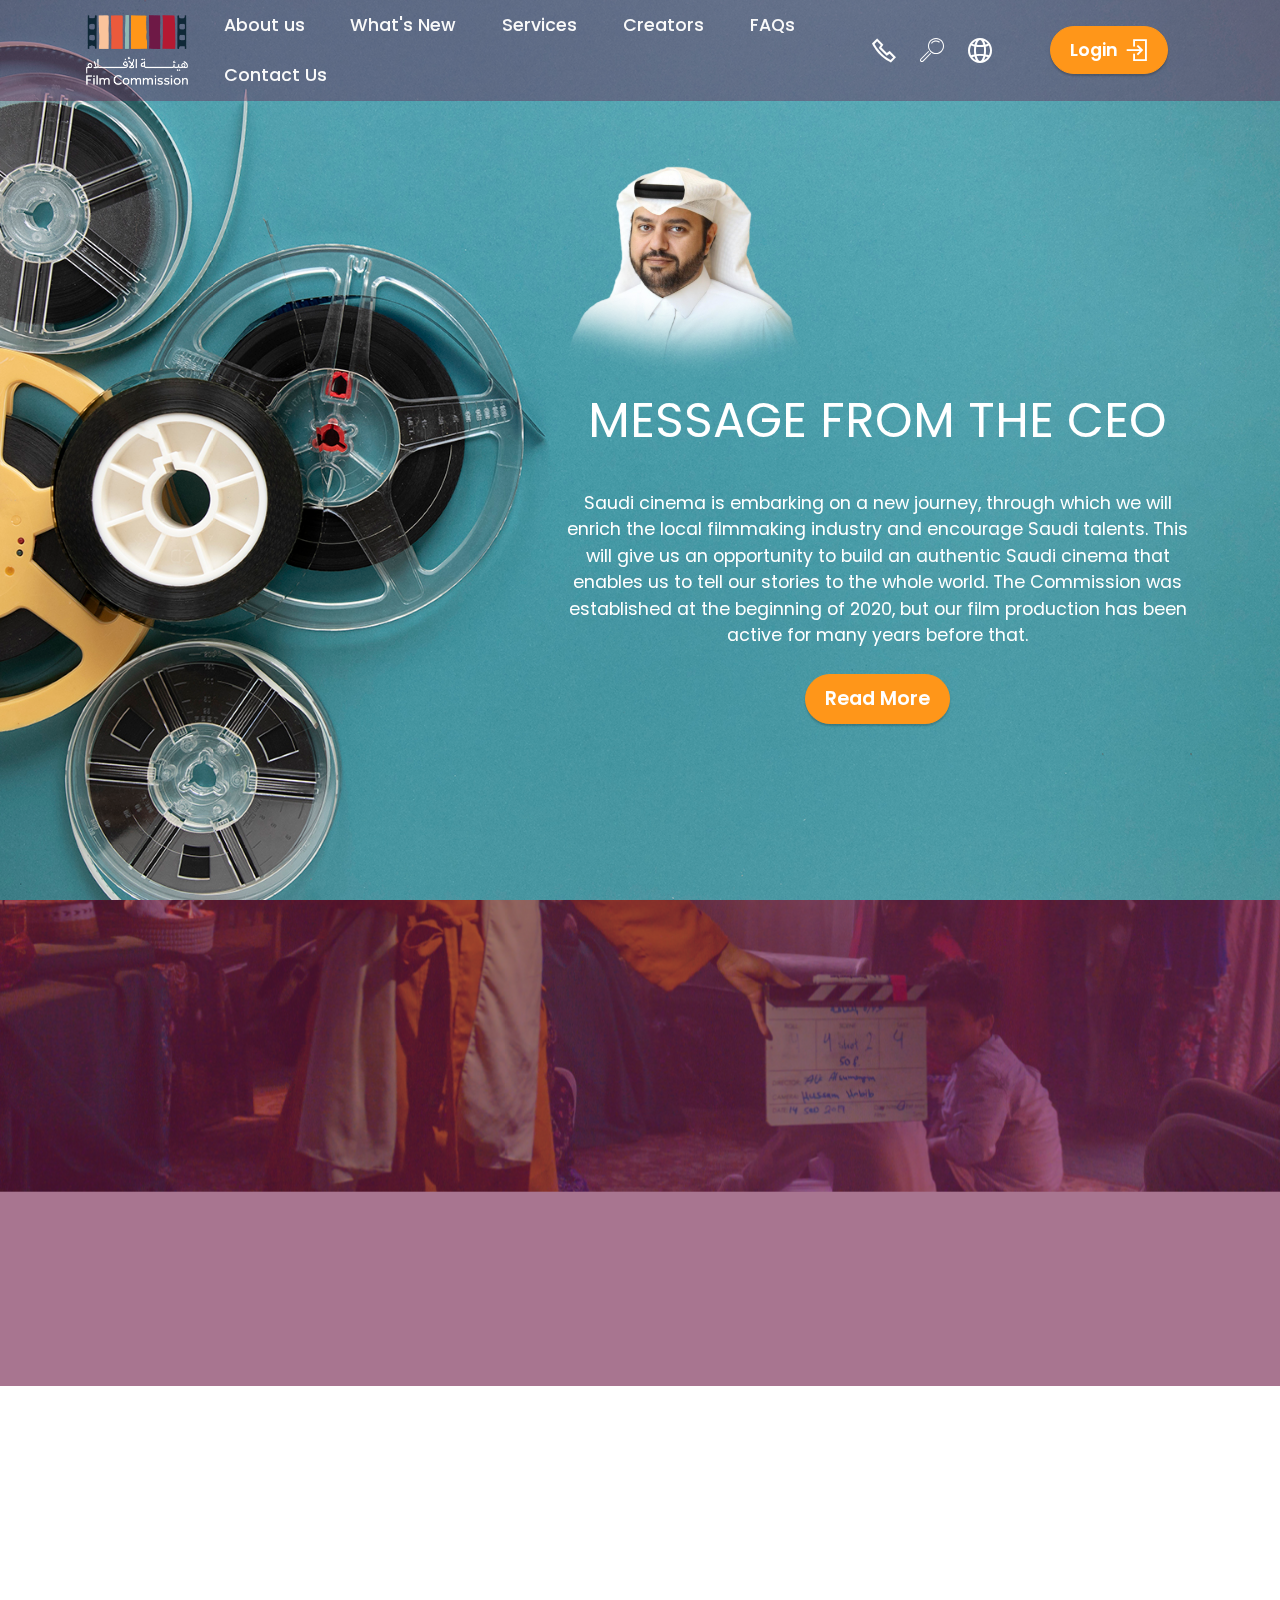
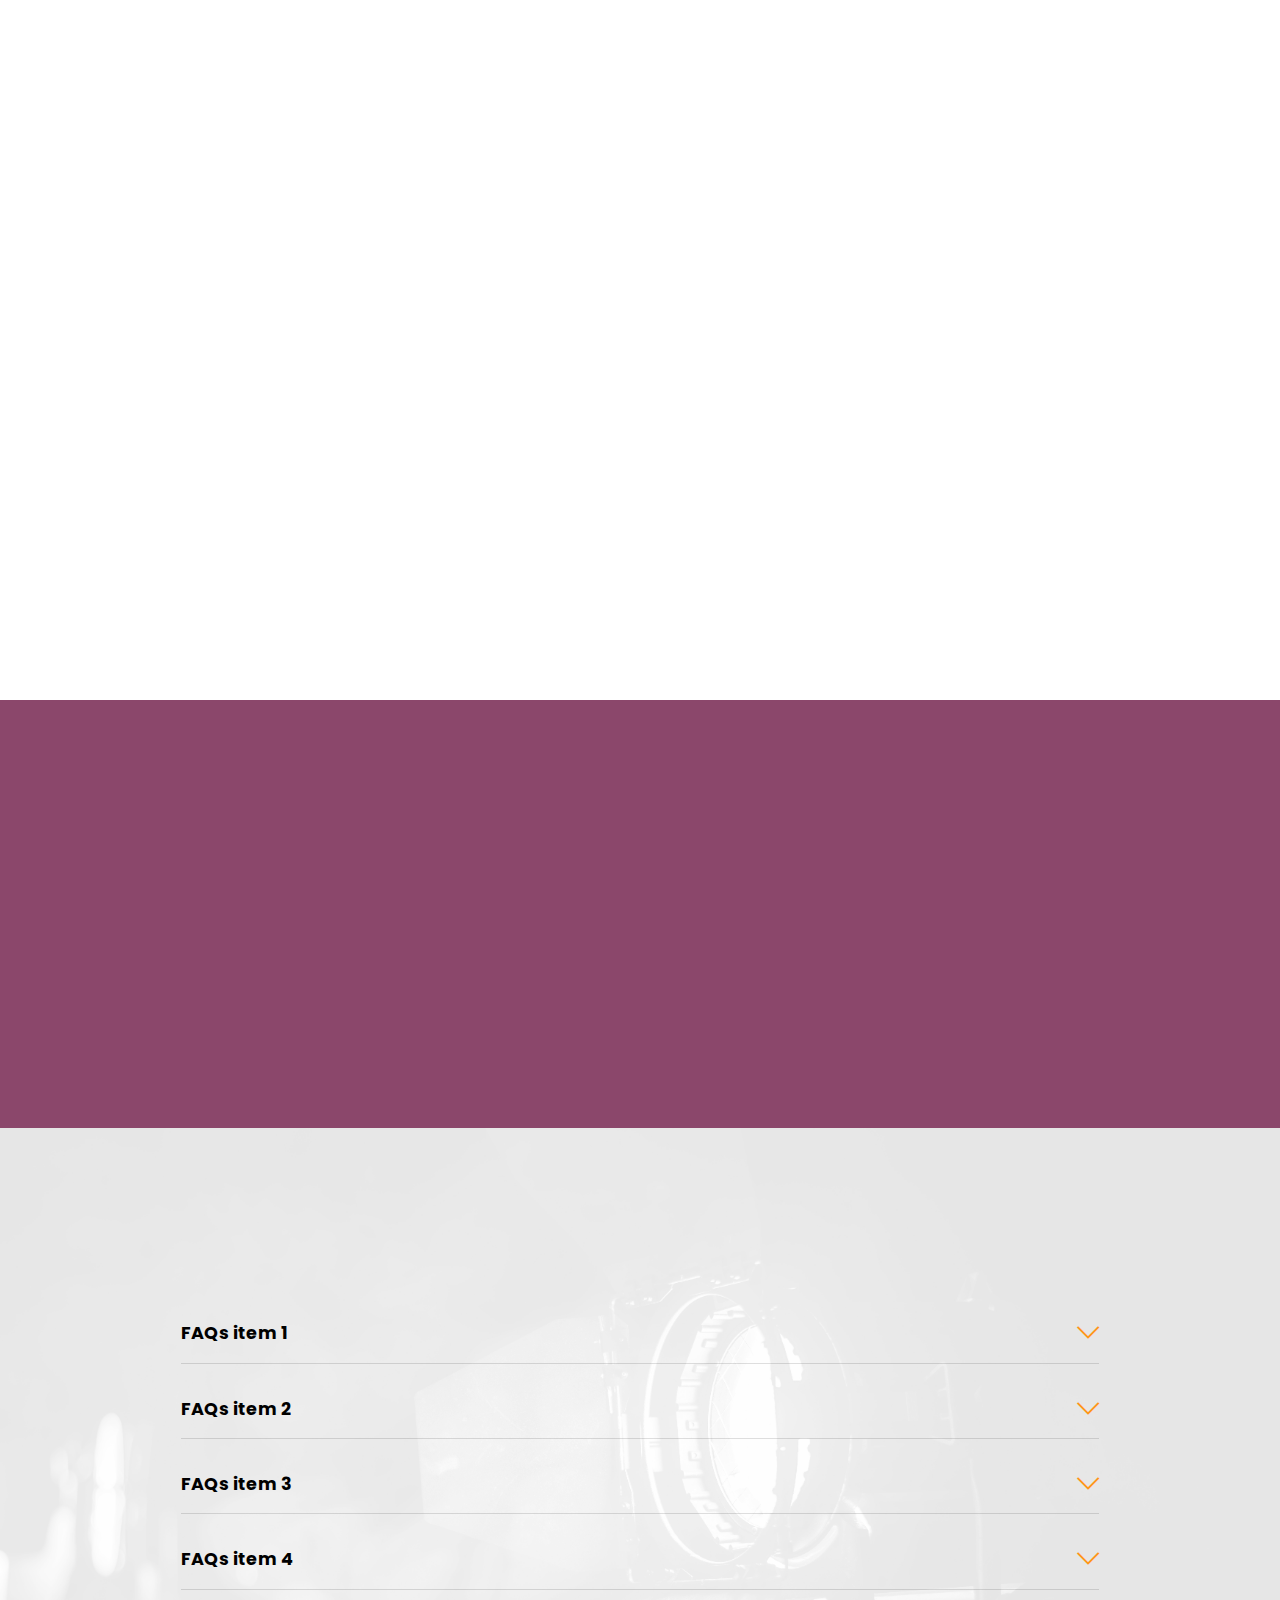
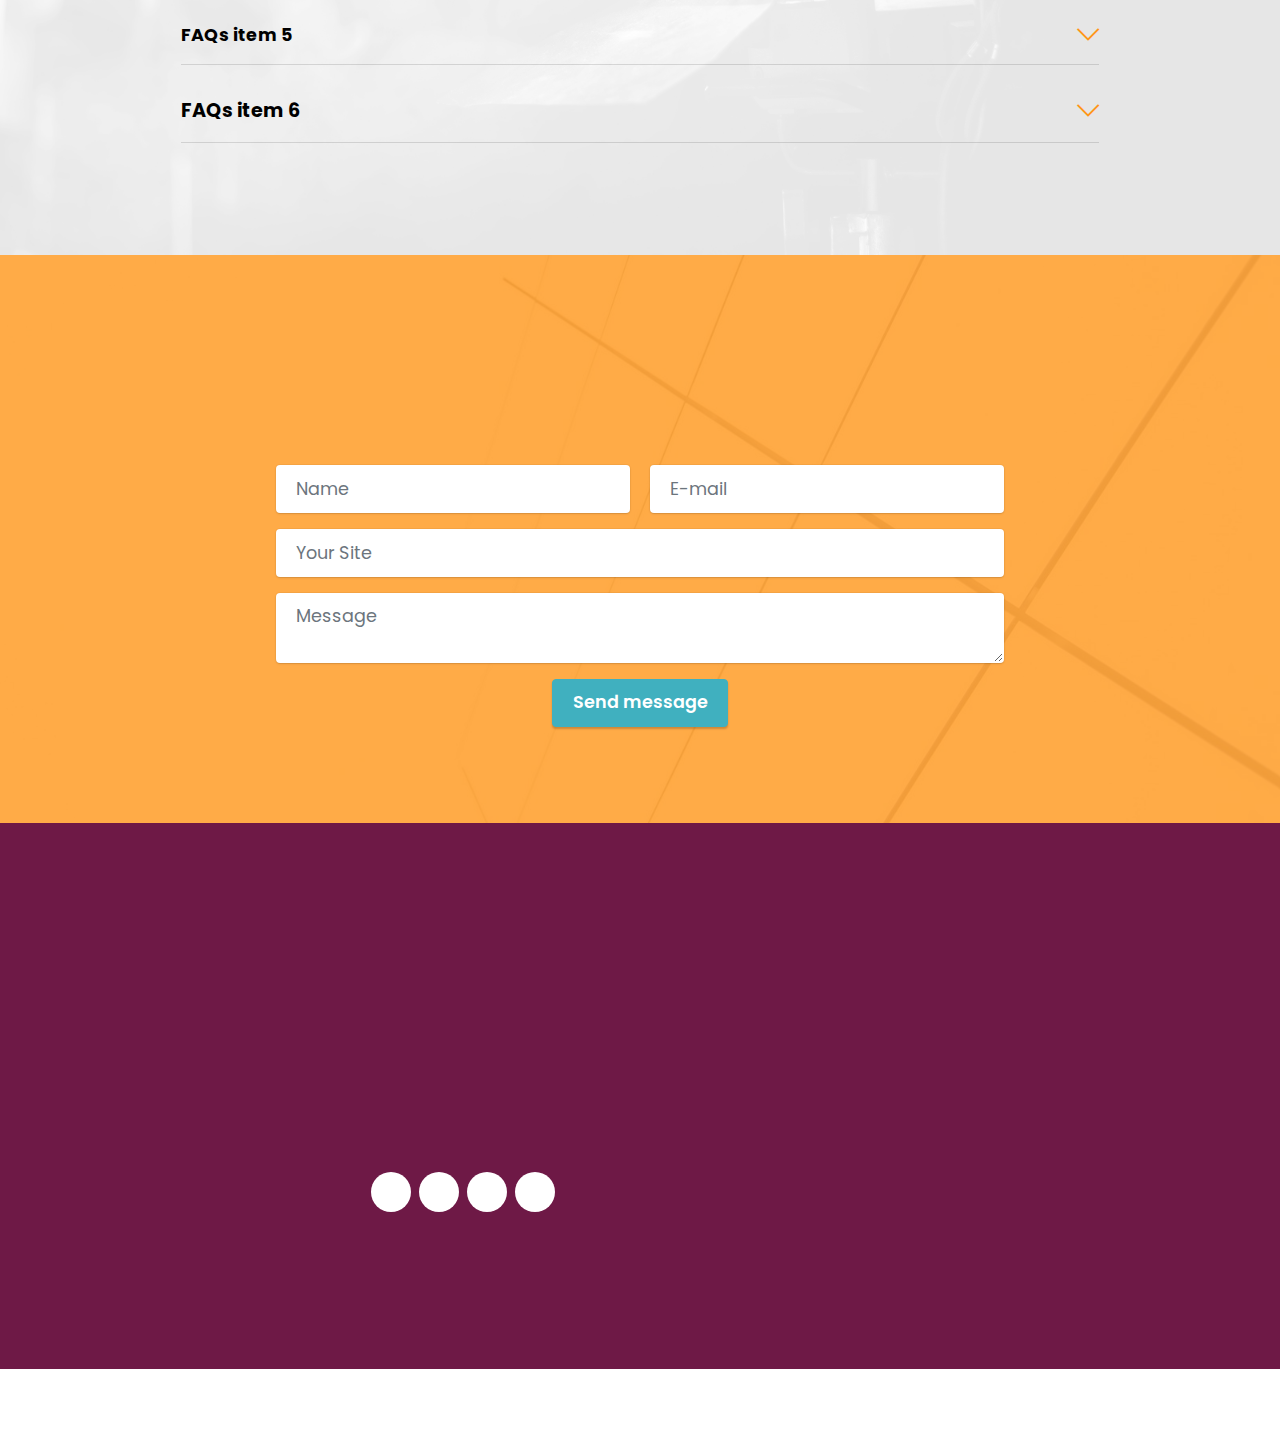
==== index.html @ 060b2326 "Add files via upload" ====
<!DOCTYPE html>
<html  >
<head>
  <!-- Site made with Mobirise Website Builder v5.6.5, https://mobirise.com -->
  <meta charset="UTF-8">
  <meta http-equiv="X-UA-Compatible" content="IE=edge">
  <meta name="generator" content="Mobirise v5.6.5, mobirise.com">
  <meta name="twitter:card" content="summary_large_image"/>
  <meta name="twitter:image:src" content="">
  <meta property="og:image" content="">
  <meta name="twitter:title" content="Home">
  <meta name="viewport" content="width=device-width, initial-scale=1, minimum-scale=1">
  <link rel="shortcut icon" href="assets/images/fic-logowwwhite.png" type="image/x-icon">
  <meta name="description" content="">
  
  
  <title>Home</title>
  <link rel="stylesheet" href="assets/web/assets/mobirise-icons2/mobirise2.css">
  <link rel="stylesheet" href="assets/web/assets/mobirise-icons/mobirise-icons.css">
  <link rel="stylesheet" href="assets/bootstrap/css/bootstrap.min.css">
  <link rel="stylesheet" href="assets/bootstrap/css/bootstrap-grid.min.css">
  <link rel="stylesheet" href="assets/bootstrap/css/bootstrap-reboot.min.css">
  <link rel="stylesheet" href="assets/parallax/jarallax.css">
  <link rel="stylesheet" href="assets/animatecss/animate.css">
  <link rel="stylesheet" href="assets/dropdown/css/style.css">
  <link rel="stylesheet" href="assets/socicon/css/styles.css">
  <link rel="stylesheet" href="assets/theme/css/style.css">
  <link rel="preload" href="https://fonts.googleapis.com/css?family=Poppins:100,100i,200,200i,300,300i,400,400i,500,500i,600,600i,700,700i,800,800i,900,900i&display=swap" as="style" onload="this.onload=null;this.rel='stylesheet'">
  <noscript><link rel="stylesheet" href="https://fonts.googleapis.com/css?family=Poppins:100,100i,200,200i,300,300i,400,400i,500,500i,600,600i,700,700i,800,800i,900,900i&display=swap"></noscript>
  <link rel="preload" as="style" href="assets/mobirise/css/mbr-additional.css"><link rel="stylesheet" href="assets/mobirise/css/mbr-additional.css" type="text/css">
  
  
  
  
</head>
<body>
  
  <section data-bs-version="5.1" class="menu menu3 cid-t34PbaA8u6" once="menu" id="menu3-0">
    
    <nav class="navbar navbar-dropdown navbar-fixed-top navbar-expand-lg">
        <div class="container">
            <div class="navbar-brand">
                <span class="navbar-logo">
                    <a href="https://mobiri.se">
                        <img src="assets/images/fic-logowwwhite.png" alt="Mobirise Website Builder" style="height: 4.4rem;">
                    </a>
                </span>
                
            </div>
            <button class="navbar-toggler" type="button" data-toggle="collapse" data-bs-toggle="collapse" data-target="#navbarSupportedContent" data-bs-target="#navbarSupportedContent" aria-controls="navbarNavAltMarkup" aria-expanded="false" aria-label="Toggle navigation">
                <div class="hamburger">
                    <span></span>
                    <span></span>
                    <span></span>
                    <span></span>
                </div>
            </button>
            <div class="collapse navbar-collapse" id="navbarSupportedContent">
                <ul class="navbar-nav nav-dropdown" data-app-modern-menu="true"><li class="nav-item"><a class="nav-link link text-white text-primary display-4" href="index.html#info3-2">
                            About us</a></li>
                    <li class="nav-item"><a class="nav-link link text-white text-primary display-4" href="index.html#gallery3-4">What's New</a></li>
                    <li class="nav-item"><a class="nav-link link text-white text-primary display-4" href="https://null.com">Services</a>
                    </li><li class="nav-item"><a class="nav-link link text-white text-primary display-4" href="page1.html">Creators</a></li><li class="nav-item"><a class="nav-link link text-white text-primary display-4" href="index.html#content16-6">FAQs</a></li><li class="nav-item"><a class="nav-link link text-white text-primary display-4" href="index.html#form5-v">Contact Us</a></li></ul>
                <div class="icons-menu">
                    <a class="iconfont-wrapper" href="#top" target="_blank">
                        <span class="p-2 mbr-iconfont mobi-mbri-phone mobi-mbri" style="color: rgb(255, 255, 255); fill: rgb(255, 255, 255);"></span>
                    </a>
                    <a class="iconfont-wrapper" href="#top" target="_blank">
                        <span class="p-2 mbr-iconfont mbri-search" style="color: rgb(255, 255, 255); fill: rgb(255, 255, 255);"></span>
                    </a>
                    <a class="iconfont-wrapper" href="#top" target="_blank">
                        <span class="p-2 mbr-iconfont mobi-mbri-globe-2 mobi-mbri" style="color: rgb(255, 255, 255); fill: rgb(255, 255, 255);"></span>
                    </a>
                    
                </div>
                <div class="navbar-buttons mbr-section-btn"><a class="btn btn-primary display-4" href="#top"><span class="mobi-mbri mobi-mbri-login mbr-iconfont mbr-iconfont-btn"></span>Login</a></div>
            </div>
        </div>
    </nav>
</section>

<section data-bs-version="5.1" class="header5 cid-t34Pc3N8AQ mbr-fullscreen mbr-parallax-background" id="header5-1">

    

    

    <div class="container">
        <div class="row justify-content-end">
        
            <div class="col-12 col-lg-7">
            <img src="assets/images/board.png">
                <h1 class="mbr-section-title mbr-fonts-style mbr-white mb-3 display-2"> </h1>
                <h1 class="mbr-section-title mbr-fonts-style mbr-white mb-3 display-2">MESSAGE FROM THE CEO</h1>
                
                <p class="mbr-text mbr-fonts-style mbr-white display-4"><br>Saudi cinema is embarking on a new journey, through which we will enrich the local filmmaking industry and encourage Saudi talents. This will give us an opportunity to build an authentic Saudi cinema that enables us to tell our stories to the whole world. The Commission was established at the beginning of 2020, but our film production has been active for many years before that.</p>
                <div class="mbr-section-btn mt-3"><a class="btn btn-primary display-7" href="https://blank.com">Read More</a></div>
            </div>
        </div>
    </div>
</section>

<section data-bs-version="5.1" class="info3 cid-t34Pf6sW3X mbr-parallax-background" id="info3-2">

    

    <div class="mbr-overlay" style="opacity: 0.6; background-color: rgb(110, 25, 70);">
    </div>

    <div class="container">
        <div class="row justify-content-center">
            <div class="card col-12 col-lg-10">
                <div class="card-wrapper">
                    <div class="card-box align-center">
                        <h4 class="card-title mbr-fonts-style align-center mb-4 display-5">
                            About Us</h4>
                        <p class="mbr-text mbr-fonts-style mb-4 display-7">
                            The Film Commission is a Saudi government body affiliated with the Ministry of Culture, established in February 2020, and based in the capital, Riyadh. The Commission aims to advance the film sector and the production environment in Saudi Arabia, in addition to stimulating and empowering Saudi filmmakers.</p>
                        <div class="mbr-section-btn mt-3"><a class="btn btn-white display-4" href="https://film.moc.gov.sa/en/about-film">Read More</a></div>
                    </div>
                </div>
            </div>
        </div>
    </div>
</section>

<section data-bs-version="5.1" class="gallery3 cid-t34PkfJRlq" id="gallery3-4">
    
    
    <div class="container">
        <div class="mbr-section-head">
            <h4 class="mbr-section-title mbr-fonts-style align-center mb-0 display-5">
                What's New in KSA?</h4>
            
        </div>
        <div class="row mt-4">
            <div class="item features-image сol-12 col-md-6 col-lg-3">
                <div class="item-wrapper">
                    <div class="item-img">
                        <img src="assets/images/dsc-8680-copy-copy.jpg" alt="Mobirise Website Builder">
                    </div>
                    <div class="item-content">
                        <h5 class="item-title mbr-fonts-style display-7">
                            <strong>Cinemas in KSA, where to?</strong></h5>
                        
                        <p class="mbr-text mbr-fonts-style mt-3 display-4">
                             consectetur adipiscing elit, sed do eiusmod tempor incididunt ut labore et dolore magna aliqua. Ut enim ad....</p>
                    </div>
                    <div class="mbr-section-btn item-footer mt-2"><a href="" class="btn btn-primary item-btn display-7" target="_blank">Read more</a></div>
                </div>
            </div>
            <div class="item features-image сol-12 col-md-6 col-lg-3">
                <div class="item-wrapper">
                    <div class="item-img">
                        <img src="assets/images/3578361-1.jpeg" alt="Mobirise Website Builder">
                    </div>
                    <div class="item-content">
                        <h5 class="item-title mbr-fonts-style display-7"><strong>New filming locations</strong></h5>
                        
                        <p class="mbr-text mbr-fonts-style mt-3 display-4">
                             consectetur adipiscing elit, sed do eiusmod tempor incididunt ut labore et dolore magna aliqua. Ut enim ad....</p>
                    </div>
                    <div class="mbr-section-btn item-footer mt-2"><a href="" class="btn btn-primary item-btn display-7" target="_blank">Read more</a></div>
                </div>
            </div>
            <div class="item features-image сol-12 col-md-6 col-lg-3">
                <div class="item-wrapper">
                    <div class="item-img">
                        <img src="assets/images/tesst.jpg" alt="Mobirise Website Builder">
                    </div>
                    <div class="item-content">
                        <h5 class="item-title mbr-fonts-style display-7">
                            <strong>Saudi film makers..revolution</strong></h5>
                        
                        <p class="mbr-text mbr-fonts-style mt-3 display-4">
                             consectetur adipiscing elit, sed do eiusmod tempor incididunt ut labore et dolore magna aliqua. Ut enim ad...</p>
                    </div>
                    <div class="mbr-section-btn item-footer mt-2"><a href="" class="btn btn-primary item-btn display-7" target="_blank">Read more</a></div>
                </div>
            </div>
            <div class="item features-image сol-12 col-md-6 col-lg-3">
                <div class="item-wrapper">
                    <div class="item-img">
                        <img src="assets/images/540548054.jpg" alt="Mobirise Website Builder" title="">
                    </div>
                    <div class="item-content">
                        <h5 class="item-title mbr-fonts-style display-7"><strong>"Light" competition winners</strong></h5>
                        
                        <p class="mbr-text mbr-fonts-style mt-3 display-4">
                             consectetur adipiscing elit, sed do eiusmod tempor incididunt ut labore et dolore magna aliqua. Ut enim ad..&nbsp;</p>
                    </div>
                    <div class="mbr-section-btn item-footer mt-2"><a href="" class="btn btn-primary item-btn display-7" target="_blank">Read more</a></div>
                </div>
            </div>
        </div>
    </div>
</section>

<section data-bs-version="5.1" class="info3 cid-t34Q5VupJM mbr-parallax-background" id="info3-9">

    

    <div class="mbr-overlay" style="opacity: 0.8; background-color: rgb(110, 25, 70);">
    </div>

    <div class="container">
        <div class="row justify-content-center">
            <div class="card col-12 col-lg-10">
                <div class="card-wrapper">
                    <div class="card-box align-center">
                        <h4 class="card-title mbr-fonts-style align-center mb-4 display-5">
                            We Have Something for Creators</h4>
                        <p class="mbr-text mbr-fonts-style mb-4 display-7">To boost your creativity, we are focusing on every need you may have, if you are one of our talented creators, this area is for you.</p>
                        <div class="mbr-section-btn mt-3"><a class="btn btn-primary display-4" href="https://mobiri.se">Creators Area</a></div>
                    </div>
                </div>
            </div>
        </div>
    </div>
</section>

<section data-bs-version="5.1" class="content16 cid-t34PzjHgKj" id="content16-6">

    

    <div class="mbr-overlay" style="opacity: 0.4; background-color: rgb(255, 255, 255);">
    </div>
    <div class="container">
        <div class="row justify-content-center">
            <div class="col-12 col-md-10">
                <div class="mbr-section-head align-center mb-4">
                    <h3 class="mbr-section-title mb-0 mbr-fonts-style display-5">
                        FAQs</h3>
                    
                </div>
                <div id="bootstrap-accordion_5" class="panel-group accordionStyles accordion" role="tablist" aria-multiselectable="true">
                    <div class="card mb-3">
                        <div class="card-header" role="tab" id="headingOne">
                            <a role="button" class="panel-title collapsed" data-toggle="collapse" data-bs-toggle="collapse" data-core="" href="#collapse1_5" aria-expanded="false" aria-controls="collapse1">
                                <h6 class="panel-title-edit mbr-fonts-style mb-0 display-4"><strong>FAQs item 1</strong></h6>
                                <span class="sign mbr-iconfont mbri-arrow-down"></span>
                            </a>
                        </div>
                        <div id="collapse1_5" class="panel-collapse noScroll collapse" role="tabpanel" aria-labelledby="headingOne" data-parent="#accordion" data-bs-parent="#bootstrap-accordion_5">
                            <div class="panel-body">
                                <p class="mbr-fonts-style panel-text display-4"> consectetur adipiscing elit, sed do eiusmod tempor incididunt ut labore et dolore magna aliqua. Ut enim ad minim veniam, quis nostrud exercitation ullamco laboris nisi ut aliquip ex ea commodo consequat.</p>
                            </div>
                        </div>
                    </div>
                    <div class="card mb-3">
                        <div class="card-header" role="tab" id="headingOne">
                            <a role="button" class="panel-title collapsed" data-toggle="collapse" data-bs-toggle="collapse" data-core="" href="#collapse2_5" aria-expanded="false" aria-controls="collapse2">
                                <h6 class="panel-title-edit mbr-fonts-style mb-0 display-4"><strong>FAQs item 2</strong></h6>
                                <span class="sign mbr-iconfont mbri-arrow-down"></span>
                            </a>
                        </div>
                        <div id="collapse2_5" class="panel-collapse noScroll collapse" role="tabpanel" aria-labelledby="headingOne" data-parent="#accordion" data-bs-parent="#bootstrap-accordion_5">
                            <div class="panel-body">
                                <p class="mbr-fonts-style panel-text display-4">
                                     consectetur adipiscing elit, sed do eiusmod tempor incididunt ut labore et dolore magna aliqua. Ut enim ad minim veniam, quis nostrud exercitation ullamco laboris nisi ut aliquip ex ea commodo consequat.</p>
                            </div>
                        </div>
                    </div>
                    <div class="card mb-3">
                        <div class="card-header" role="tab" id="headingOne">
                            <a role="button" class="panel-title collapsed" data-toggle="collapse" data-bs-toggle="collapse" data-core="" href="#collapse3_5" aria-expanded="false" aria-controls="collapse3">
                                <h6 class="panel-title-edit mbr-fonts-style mb-0 display-4"><strong>FAQs item 3</strong></h6>
                                <span class="sign mbr-iconfont mbri-arrow-down"></span>
                            </a>
                        </div>
                        <div id="collapse3_5" class="panel-collapse noScroll collapse" role="tabpanel" aria-labelledby="headingOne" data-parent="#accordion" data-bs-parent="#bootstrap-accordion_5">
                            <div class="panel-body">
                                <p class="mbr-fonts-style panel-text display-4">
                                     consectetur adipiscing elit, sed do eiusmod tempor incididunt ut labore et dolore magna aliqua. Ut enim ad minim veniam, quis nostrud exercitation ullamco laboris nisi ut aliquip ex ea commodo consequat.</p>
                            </div>
                        </div>
                    </div>
                    <div class="card mb-3">
                        <div class="card-header" role="tab" id="headingOne">
                            <a role="button" class="panel-title collapsed" data-toggle="collapse" data-bs-toggle="collapse" data-core="" href="#collapse4_5" aria-expanded="false" aria-controls="collapse4">
                                <h6 class="panel-title-edit mbr-fonts-style mb-0 display-4"><strong>FAQs item 4</strong></h6>
                                <span class="sign mbr-iconfont mbri-arrow-down"></span>
                            </a>
                        </div>
                        <div id="collapse4_5" class="panel-collapse noScroll collapse" role="tabpanel" aria-labelledby="headingOne" data-parent="#accordion" data-bs-parent="#bootstrap-accordion_5">
                            <div class="panel-body">
                                <p class="mbr-fonts-style panel-text display-4">
                                     consectetur adipiscing elit, sed do eiusmod tempor incididunt ut labore et dolore magna aliqua. Ut enim ad minim veniam, quis nostrud exercitation ullamco laboris nisi ut aliquip ex ea commodo consequat.</p>
                            </div>
                        </div>
                    </div>
                    <div class="card mb-3">
                        <div class="card-header" role="tab" id="headingOne">
                            <a role="button" class="panel-title collapsed" data-toggle="collapse" data-bs-toggle="collapse" data-core="" href="#collapse5_5" aria-expanded="false" aria-controls="collapse5">
                                <h6 class="panel-title-edit mbr-fonts-style mb-0 display-4"><strong>FAQs item 5</strong></h6>
                                <span class="sign mbr-iconfont mbri-arrow-down"></span>
                            </a>
                        </div>
                        <div id="collapse5_5" class="panel-collapse noScroll collapse" role="tabpanel" aria-labelledby="headingOne" data-parent="#accordion" data-bs-parent="#bootstrap-accordion_5">
                            <div class="panel-body">
                                <p class="mbr-fonts-style panel-text display-4">
                                     consectetur adipiscing elit, sed do eiusmod tempor incididunt ut labore et dolore magna aliqua. Ut enim ad minim veniam, quis nostrud exercitation ullamco laboris nisi ut aliquip ex ea commodo consequat.</p>
                            </div>
                        </div>
                    </div>
                    <div class="card mb-3">
                        <div class="card-header" role="tab" id="headingOne">
                            <a role="button" class="panel-title collapsed" data-toggle="collapse" data-bs-toggle="collapse" data-core="" href="#collapse6_5" aria-expanded="false" aria-controls="collapse6">
                                <h6 class="panel-title-edit mbr-fonts-style mb-0 display-7"><strong>FAQs item 6</strong></h6>
                                <span class="sign mbr-iconfont mbri-arrow-down"></span>
                            </a>
                        </div>
                        <div id="collapse6_5" class="panel-collapse noScroll collapse" role="tabpanel" aria-labelledby="headingOne" data-parent="#accordion" data-bs-parent="#bootstrap-accordion_5">
                            <div class="panel-body">
                                <p class="mbr-fonts-style panel-text display-4">
                                     consectetur adipiscing elit, sed do eiusmod tempor incididunt ut labore et dolore magna aliqua. Ut enim ad minim veniam, quis nostrud exercitation ullamco laboris nisi ut aliquip ex ea commodo consequat.</p>
                            </div>
                        </div>
                    </div>
                </div>
            </div>
        </div>
    </div>
</section>

<section data-bs-version="5.1" class="form5 cid-t3aoCY2CXP" id="form5-v">
    
    <div class="mbr-overlay"></div>
    <div class="container">
        <div class="mbr-section-head">
            <h3 class="mbr-section-title mbr-fonts-style align-center mb-0 display-5">Contact Us</h3>
            <h4 class="mbr-section-subtitle mbr-fonts-style align-center mb-0 mt-2 display-4">We want to hear from you, please use this form to reach to us...</h4>
        </div>
        <div class="row justify-content-center mt-4">
            <div class="col-lg-8 mx-auto mbr-form" data-form-type="formoid">
                <form action="https://mobirise.eu/" method="POST" class="mbr-form form-with-styler" data-form-title="Form Name"><input type="hidden" name="email" data-form-email="true" value="MwMQWlleSm3KaLINdRJHWe2SnxBd3zpO2yInl/7JFhq2K6PEHXz+UT68G3P6WBGHuLP3h1RKIRtGu4i+wX4QKZzPwKN7rWEK0Ls0s5z8mESGIl0OmhqPhblwulDZ5eRs">
                    <div class="row">
                        <div hidden="hidden" data-form-alert="" class="alert alert-success col-12">Thanks for reaching out, we will contact you soon!</div>
                        <div hidden="hidden" data-form-alert-danger="" class="alert alert-danger col-12">
                            Oops...! some problem!
                        </div>
                    </div>
                    <div class="dragArea row">
                        <div class="col-md col-sm-12 form-group mb-3" data-for="name">
                            <input type="text" name="name" placeholder="Name" data-form-field="name" class="form-control" value="" id="name-form5-v">
                        </div>
                        <div class="col-md col-sm-12 form-group mb-3" data-for="email">
                            <input type="email" name="email" placeholder="E-mail" data-form-field="email" class="form-control" value="" id="email-form5-v">
                        </div>
                        <div class="col-12 form-group mb-3" data-for="url">
                            <input type="url" name="url" placeholder="Your Site" data-form-field="url" class="form-control" value="" id="url-form5-v">
                        </div>
                        <div class="col-12 form-group mb-3" data-for="textarea">
                            <textarea name="textarea" placeholder="Message" data-form-field="textarea" class="form-control" id="textarea-form5-v"></textarea>
                        </div>
                        <div class="col-lg-12 col-md-12 col-sm-12 align-center mbr-section-btn"><button type="submit" class="btn btn-success display-4">Send message</button></div>
                    </div>
                </form>
            </div>
        </div>
    </div>
</section>

<section data-bs-version="5.1" class="footer4 cid-t34PvXpMiB" once="footers" id="footer4-5">

    
    
    <div class="container">
        <div class="row mbr-white">
            <div class="col-6 col-lg-3">
                <div class="media-wrap col-md-4 col-12">
                    <a href="https://mobiri.se/">
                        <img src="assets/images/fic-logowhite.png" alt="Mobirise Website Builder">
                    </a>
                </div>
            </div>
            <div class="col-12 col-md-6 col-lg-3">
                <h5 class="mbr-section-subtitle mbr-fonts-style mb-2 display-4">
                    <strong>About</strong>
                </h5>
                <p class="mbr-text mbr-fonts-style mb-4 display-4">
                    The Film Commission is a Saudi government body affiliated with the Ministry of Culture, established in February 2020, and based in the capital, Riyadh.</p>
                <h5 class="mbr-section-subtitle mbr-fonts-style mb-3 display-7">
                    <strong>Follow Us</strong>
                </h5>
                <div class="social-row display-7">
                    <div class="soc-item">
                        <a href="https://www.facebook.com/MOCSaudi/" target="_blank">
                            <span class="mbr-iconfont socicon-facebook socicon"></span>
                        </a>
                    </div>
                    <div class="soc-item">
                        <a href="https://twitter.com/FilmMOC" target="_blank">
                            <span class="mbr-iconfont socicon-twitter socicon"></span>
                        </a>
                    </div>
                    <div class="soc-item">
                        <a href="https://www.instagram.com/MOCSaudi/" target="_blank">
                            <span class="mbr-iconfont socicon-instagram socicon"></span>
                        </a>
                    </div>
                    <div class="soc-item">
                        <a href="https://www.youtube.com/channel/UCnc1DIRKscjEECNfeOBTaTw" target="_blank">
                            <span class="mbr-iconfont socicon-youtube socicon"></span>
                        </a>
                    </div>
                </div>
            </div>
            <div class="col-12 col-md-6 col-lg-3">
                <h5 class="mbr-section-subtitle mbr-fonts-style mb-2 display-4">
                    <strong>Quick Links</strong></h5>
                <ul class="list mbr-fonts-style display-4">
                    <li class="mbr-text item-wrap">FAQs
</li><li class="mbr-text item-wrap">Services
</li><li class="mbr-text item-wrap">Help Center
</li><li class="mbr-text item-wrap">Downloads Section
</li><li class="mbr-text item-wrap">Our Location</li>
                </ul>
            </div>
            <div class="col-12 col-md-6 col-lg-3">
                <h5 class="mbr-section-subtitle mbr-fonts-style mb-2 display-4">
                    <strong>Contacts</strong></h5>
                <ul class="list mbr-fonts-style display-4">
                    <li class="mbr-text item-wrap">Lorem ipsum dolor sit amet, consectetur adipiscing elit, sed do eiusmod tempor incididunt ut labore et&nbsp;</li>
                </ul>
            </div>
            <div class="col-12 mt-4">
                <p class="mbr-text mb-0 mbr-fonts-style copyright align-center display-7">
                    © Copyright 20252 Saudi Film Commission - All Rights Reserved
                </p>
            </div>
        </div>
    </div>
</section><section class="display-7" style="padding: 0;align-items: center;justify-content: center;flex-wrap: wrap;    align-content: center;display: flex;position: relative;height: 4rem;"><a href="https://mobiri.se/2614491" style="flex: 1 1;height: 4rem;position: absolute;width: 100%;z-index: 1;"><img alt="" style="height: 4rem;" src="[data-uri]"></a><p style="margin: 0;text-align: center;" class="display-7">Created with Mobirise &#8204;</p><a style="z-index:1" href="https://mobirise.com/web-page-maker.html">Web Page Maker</a></section><script src="assets/bootstrap/js/bootstrap.bundle.min.js"></script>  <script src="assets/parallax/jarallax.js"></script>  <script src="assets/smoothscroll/smooth-scroll.js"></script>  <script src="assets/ytplayer/index.js"></script>  <script src="assets/dropdown/js/navbar-dropdown.js"></script>  <script src="assets/mbr-switch-arrow/mbr-switch-arrow.js"></script>  <script src="assets/theme/js/script.js"></script>  <script src="assets/formoid/formoid.min.js"></script>  
  
  
  <input name="animation" type="hidden">
  </body>
</html>
---- assets/web/assets/mobirise-icons2/mobirise2.css ----
@font-face {
  font-family: 'Moririse2';
  font-display: swap;
  src:  url('mobirise2.eot?f2bix4');
  src:  url('mobirise2.eot?f2bix4#iefix') format('embedded-opentype'),
    url('mobirise2.ttf?f2bix4') format('truetype'),
    url('mobirise2.woff?f2bix4') format('woff'),
    url('mobirise2.svg?f2bix4#mobirise2') format('svg');
  font-weight: normal;
  font-style: normal;
}

[class^="mobi-"], [class*=" mobi-"] {
  /* use !important to prevent issues with browser extensions that change fonts */
  font-family: 'Moririse2' !important;
  speak: none;
  font-style: normal;
  font-weight: normal;
  font-variant: normal;
  text-transform: none;
  line-height: 1;

  /* Better Font Rendering =========== */
  -webkit-font-smoothing: antialiased;
  -moz-osx-font-smoothing: grayscale;
}

.mobi-mbri-add-submenu:before {
  content: "\e900";
}
.mobi-mbri-alert:before {
  content: "\e901";
}
.mobi-mbri-align-center:before {
  content: "\e902";
}
.mobi-mbri-align-justify:before {
  content: "\e903";
}
.mobi-mbri-align-left:before {
  content: "\e904";
}
.mobi-mbri-align-right:before {
  content: "\e905";
}
.mobi-mbri-android:before {
  content: "\e906";
}
.mobi-mbri-apple:before {
  content: "\e907";
}
.mobi-mbri-arrow-down:before {
  content: "\e908";
}
.mobi-mbri-arrow-next:before {
  content: "\e909";
}
.mobi-mbri-arrow-prev:before {
  content: "\e90a";
}
.mobi-mbri-arrow-up:before {
  content: "\e90b";
}
.mobi-mbri-bold:before {
  content: "\e90c";
}
.mobi-mbri-bookmark:before {
  content: "\e90d";
}
.mobi-mbri-bootstrap:before {
  content: "\e90e";
}
.mobi-mbri-briefcase:before {
  content: "\e90f";
}
.mobi-mbri-browse:before {
  content: "\e910";
}
.mobi-mbri-bulleted-list:before {
  content: "\e911";
}
.mobi-mbri-calendar:before {
  content: "\e912";
}
.mobi-mbri-camera:before {
  content: "\e913";
}
.mobi-mbri-cart-add:before {
  content: "\e914";
}
.mobi-mbri-cart-full:before {
  content: "\e915";
}
.mobi-mbri-cash:before {
  content: "\e916";
}
.mobi-mbri-change-style:before {
  content: "\e917";
}
.mobi-mbri-chat:before {
  content: "\e918";
}
.mobi-mbri-clock:before {
  content: "\e919";
}
.mobi-mbri-close:before {
  content: "\e91a";
}
.mobi-mbri-cloud:before {
  content: "\e91b";
}
.mobi-mbri-code:before {
  content: "\e91c";
}
.mobi-mbri-contact-form:before {
  content: "\e91d";
}
.mobi-mbri-credit-card:before {
  content: "\e91e";
}
.mobi-mbri-cursor-click:before {
  content: "\e91f";
}
.mobi-mbri-cust-feedback:before {
  content: "\e920";
}
.mobi-mbri-database:before {
  content: "\e921";
}
.mobi-mbri-delivery:before {
  content: "\e922";
}
.mobi-mbri-desktop:before {
  content: "\e923";
}
.mobi-mbri-devices:before {
  content: "\e924";
}
.mobi-mbri-down:before {
  content: "\e925";
}
.mobi-mbri-download-2:before {
  content: "\e926";
}
.mobi-mbri-download:before {
  content: "\e927";
}
.mobi-mbri-drag-n-drop-2:before {
  content: "\e928";
}
.mobi-mbri-drag-n-drop:before {
  content: "\e929";
}
.mobi-mbri-edit-2:before {
  content: "\e92a";
}
.mobi-mbri-edit:before {
  content: "\e92b";
}
.mobi-mbri-error:before {
  content: "\e92c";
}
.mobi-mbri-extension:before {
  content: "\e92d";
}
.mobi-mbri-features:before {
  content: "\e92e";
}
.mobi-mbri-file:before {
  content: "\e92f";
}
.mobi-mbri-flag:before {
  content: "\e930";
}
.mobi-mbri-folder:before {
  content: "\e931";
}
.mobi-mbri-gift:before {
  content: "\e932";
}
.mobi-mbri-github:before {
  content: "\e933";
}
.mobi-mbri-globe-2:before {
  content: "\e934";
}
.mobi-mbri-globe:before {
  content: "\e935";
}
.mobi-mbri-growing-chart:before {
  content: "\e936";
}
.mobi-mbri-hearth:before {
  content: "\e937";
}
.mobi-mbri-help:before {
  content: "\e938";
}
.mobi-mbri-home:before {
  content: "\e939";
}
.mobi-mbri-hot-cup:before {
  content: "\e93a";
}
.mobi-mbri-idea:before {
  content: "\e93b";
}
.mobi-mbri-image-gallery:before {
  content: "\e93c";
}
.mobi-mbri-image-slider:before {
  content: "\e93d";
}
.mobi-mbri-info:before {
  content: "\e93e";
}
.mobi-mbri-italic:before {
  content: "\e93f";
}
.mobi-mbri-key:before {
  content: "\e940";
}
.mobi-mbri-laptop:before {
  content: "\e941";
}
.mobi-mbri-layers:before {
  content: "\e942";
}
.mobi-mbri-left-right:before {
  content: "\e943";
}
.mobi-mbri-left:before {
  content: "\e944";
}
.mobi-mbri-letter:before {
  content: "\e945";
}
.mobi-mbri-like:before {
  content: "\e946";
}
.mobi-mbri-link:before {
  content: "\e947";
}
.mobi-mbri-lock:before {
  content: "\e948";
}
.mobi-mbri-login:before {
  content: "\e949";
}
.mobi-mbri-logout:before {
  content: "\e94a";
}
.mobi-mbri-magic-stick:before {
  content: "\e94b";
}
.mobi-mbri-map-pin:before {
  content: "\e94c";
}
.mobi-mbri-menu:before {
  content: "\e94d";
}
.mobi-mbri-mobile-2:before {
  content: "\e94e";
}
.mobi-mbri-mobile-horizontal:before {
  content: "\e94f";
}
.mobi-mbri-mobile:before {
  content: "\e950";
}
.mobi-mbri-mobirise:before {
  content: "\e951";
}
.mobi-mbri-more-horizontal:before {
  content: "\e952";
}
.mobi-mbri-more-vertical:before {
  content: "\e953";
}
.mobi-mbri-music:before {
  content: "\e954";
}
.mobi-mbri-new-file:before {
  content: "\e955";
}
.mobi-mbri-numbered-list:before {
  content: "\e956";
}
.mobi-mbri-opened-folder:before {
  content: "\e957";
}
.mobi-mbri-pages:before {
  content: "\e958";
}
.mobi-mbri-paper-plane:before {
  content: "\e959";
}
.mobi-mbri-paperclip:before {
  content: "\e95a";
}
.mobi-mbri-phone:before {
  content: "\e95b";
}
.mobi-mbri-photo:before {
  content: "\e95c";
}
.mobi-mbri-photos:before {
  content: "\e95d";
}
.mobi-mbri-pin:before {
  content: "\e95e";
}
.mobi-mbri-play:before {
  content: "\e95f";
}
.mobi-mbri-plus:before {
  content: "\e960";
}
.mobi-mbri-preview:before {
  content: "\e961";
}
.mobi-mbri-print:before {
  content: "\e962";
}
.mobi-mbri-protect:before {
  content: "\e963";
}
.mobi-mbri-question:before {
  content: "\e964";
}
.mobi-mbri-quote-left:before {
  content: "\e965";
}
.mobi-mbri-quote-right:before {
  content: "\e966";
}
.mobi-mbri-redo:before {
  content: "\e967";
}
.mobi-mbri-refresh:before {
  content: "\e968";
}
.mobi-mbri-responsive-2:before {
  content: "\e969";
}
.mobi-mbri-responsive:before {
  content: "\e96a";
}
.mobi-mbri-right:before {
  content: "\e96b";
}
.mobi-mbri-rocket:before {
  content: "\e96c";
}
.mobi-mbri-sad-face:before {
  content: "\e96d";
}
.mobi-mbri-sale:before {
  content: "\e96e";
}
.mobi-mbri-save:before {
  content: "\e96f";
}
.mobi-mbri-search:before {
  content: "\e970";
}
.mobi-mbri-setting-2:before {
  content: "\e971";
}
.mobi-mbri-setting-3:before {
  content: "\e972";
}
.mobi-mbri-setting:before {
  content: "\e973";
}
.mobi-mbri-share:before {
  content: "\e974";
}
.mobi-mbri-shopping-bag:before {
  content: "\e975";
}
.mobi-mbri-shopping-basket:before {
  content: "\e976";
}
.mobi-mbri-shopping-cart:before {
  content: "\e977";
}
.mobi-mbri-sites:before {
  content: "\e978";
}
.mobi-mbri-smile-face:before {
  content: "\e979";
}
.mobi-mbri-speed:before {
  content: "\e97a";
}
.mobi-mbri-star:before {
  content: "\e97b";
}
.mobi-mbri-success:before {
  content: "\e97c";
}
.mobi-mbri-sun:before {
  content: "\e97d";
}
.mobi-mbri-sun2:before {
  content: "\e97e";
}
.mobi-mbri-tablet-vertical:before {
  content: "\e97f";
}
.mobi-mbri-tablet:before {
  content: "\e980";
}
.mobi-mbri-target:before {
  content: "\e981";
}
.mobi-mbri-timer:before {
  content: "\e982";
}
.mobi-mbri-to-ftp:before {
  content: "\e983";
}
.mobi-mbri-to-local-drive:before {
  content: "\e984";
}
.mobi-mbri-touch-swipe:before {
  content: "\e985";
}
.mobi-mbri-touch:before {
  content: "\e986";
}
.mobi-mbri-trash:before {
  content: "\e987";
}
.mobi-mbri-underline:before {
  content: "\e988";
}
.mobi-mbri-undo:before {
  content: "\e989";
}
.mobi-mbri-unlink:before {
  content: "\e98a";
}
.mobi-mbri-unlock:before {
  content: "\e98b";
}
.mobi-mbri-up-down:before {
  content: "\e98c";
}
.mobi-mbri-up:before {
  content: "\e98d";
}
.mobi-mbri-update:before {
  content: "\e98e";
}
.mobi-mbri-upload-2:before {
  content: "\e98f";
}
.mobi-mbri-upload:before {
  content: "\e990";
}
.mobi-mbri-user-2:before {
  content: "\e991";
}
.mobi-mbri-user:before {
  content: "\e992";
}
.mobi-mbri-users:before {
  content: "\e993";
}
.mobi-mbri-video-play:before {
  content: "\e994";
}
.mobi-mbri-video:before {
  content: "\e995";
}
.mobi-mbri-watch:before {
  content: "\e996";
}
.mobi-mbri-website-theme-2:before {
  content: "\e997";
}
.mobi-mbri-website-theme:before {
  content: "\e998";
}
.mobi-mbri-wifi:before {
  content: "\e999";
}
.mobi-mbri-windows:before {
  content: "\e99a";
}
.mobi-mbri-zoom-in:before {
  content: "\e99b";
}
.mobi-mbri-zoom-out:before {
  content: "\e99c";
}
---- assets/web/assets/mobirise-icons/mobirise-icons.css ----
@font-face {
  font-family: 'MobiriseIcons';
  src:  url('mobirise-icons.eot?spat4u');
  src:  url('mobirise-icons.eot?spat4u#iefix') format('embedded-opentype'),
    url('mobirise-icons.ttf?spat4u') format('truetype'),
    url('mobirise-icons.woff?spat4u') format('woff'),
    url('mobirise-icons.svg?spat4u#MobiriseIcons') format('svg');
  font-weight: normal;
  font-style: normal;
  font-display: swap;
}

[class^="mbri-"], [class*=" mbri-"] {
  /* use !important to prevent issues with browser extensions that change fonts */
  font-family: MobiriseIcons !important;
  speak: none;
  font-style: normal;
  font-weight: normal;
  font-variant: normal;
  text-transform: none;
  line-height: 1;

  /* Better Font Rendering =========== */
  -webkit-font-smoothing: antialiased;
  -moz-osx-font-smoothing: grayscale;
}

.mbri-add-submenu:before {
  content: "\e900";
}
.mbri-alert:before {
  content: "\e901";
}
.mbri-align-center:before {
  content: "\e902";
}
.mbri-align-justify:before {
  content: "\e903";
}
.mbri-align-left:before {
  content: "\e904";
}
.mbri-align-right:before {
  content: "\e905";
}
.mbri-android:before {
  content: "\e906";
}
.mbri-apple:before {
  content: "\e907";
}
.mbri-arrow-down:before {
  content: "\e908";
}
.mbri-arrow-next:before {
  content: "\e909";
}
.mbri-arrow-prev:before {
  content: "\e90a";
}
.mbri-arrow-up:before {
  content: "\e90b";
}
.mbri-bold:before {
  content: "\e90c";
}
.mbri-bookmark:before {
  content: "\e90d";
}
.mbri-bootstrap:before {
  content: "\e90e";
}
.mbri-briefcase:before {
  content: "\e90f";
}
.mbri-browse:before {
  content: "\e910";
}
.mbri-bulleted-list:before {
  content: "\e911";
}
.mbri-calendar:before {
  content: "\e912";
}
.mbri-camera:before {
  content: "\e913";
}
.mbri-cart-add:before {
  content: "\e914";
}
.mbri-cart-full:before {
  content: "\e915";
}
.mbri-cash:before {
  content: "\e916";
}
.mbri-change-style:before {
  content: "\e917";
}
.mbri-chat:before {
  content: "\e918";
}
.mbri-clock:before {
  content: "\e919";
}
.mbri-close:before {
  content: "\e91a";
}
.mbri-cloud:before {
  content: "\e91b";
}
.mbri-code:before {
  content: "\e91c";
}
.mbri-contact-form:before {
  content: "\e91d";
}
.mbri-credit-card:before {
  content: "\e91e";
}
.mbri-cursor-click:before {
  content: "\e91f";
}
.mbri-cust-feedback:before {
  content: "\e920";
}
.mbri-database:before {
  content: "\e921";
}
.mbri-delivery:before {
  content: "\e922";
}
.mbri-desktop:before {
  content: "\e923";
}
.mbri-devices:before {
  content: "\e924";
}
.mbri-down:before {
  content: "\e925";
}
.mbri-download:before {
  content: "\e989";
}
.mbri-drag-n-drop:before {
  content: "\e927";
}
.mbri-drag-n-drop2:before {
  content: "\e928";
}
.mbri-edit:before {
  content: "\e929";
}
.mbri-edit2:before {
  content: "\e92a";
}
.mbri-error:before {
  content: "\e92b";
}
.mbri-extension:before {
  content: "\e92c";
}
.mbri-features:before {
  content: "\e92d";
}
.mbri-file:before {
  content: "\e92e";
}
.mbri-flag:before {
  content: "\e92f";
}
.mbri-folder:before {
  content: "\e930";
}
.mbri-gift:before {
  content: "\e931";
}
.mbri-github:before {
  content: "\e932";
}
.mbri-globe:before {
  content: "\e933";
}
.mbri-globe-2:before {
  content: "\e934";
}
.mbri-growing-chart:before {
  content: "\e935";
}
.mbri-hearth:before {
  content: "\e936";
}
.mbri-help:before {
  content: "\e937";
}
.mbri-home:before {
  content: "\e938";
}
.mbri-hot-cup:before {
  content: "\e939";
}
.mbri-idea:before {
  content: "\e93a";
}
.mbri-image-gallery:before {
  content: "\e93b";
}
.mbri-image-slider:before {
  content: "\e93c";
}
.mbri-info:before {
  content: "\e93d";
}
.mbri-italic:before {
  content: "\e93e";
}
.mbri-key:before {
  content: "\e93f";
}
.mbri-laptop:before {
  content: "\e940";
}
.mbri-layers:before {
  content: "\e941";
}
.mbri-left-right:before {
  content: "\e942";
}
.mbri-left:before {
  content: "\e943";
}
.mbri-letter:before {
  content: "\e944";
}
.mbri-like:before {
  content: "\e945";
}
.mbri-link:before {
  content: "\e946";
}
.mbri-lock:before {
  content: "\e947";
}
.mbri-login:before {
  content: "\e948";
}
.mbri-logout:before {
  content: "\e949";
}
.mbri-magic-stick:before {
  content: "\e94a";
}
.mbri-map-pin:before {
  content: "\e94b";
}
.mbri-menu:before {
  content: "\e94c";
}
.mbri-mobile:before {
  content: "\e94d";
}
.mbri-mobile2:before {
  content: "\e94e";
}
.mbri-mobirise:before {
  content: "\e94f";
}
.mbri-more-horizontal:before {
  content: "\e950";
}
.mbri-more-vertical:before {
  content: "\e951";
}
.mbri-music:before {
  content: "\e952";
}
.mbri-new-file:before {
  content: "\e953";
}
.mbri-numbered-list:before {
  content: "\e954";
}
.mbri-opened-folder:before {
  content: "\e955";
}
.mbri-pages:before {
  content: "\e956";
}
.mbri-paper-plane:before {
  content: "\e957";
}
.mbri-paperclip:before {
  content: "\e958";
}
.mbri-photo:before {
  content: "\e959";
}
.mbri-photos:before {
  content: "\e95a";
}
.mbri-pin:before {
  content: "\e95b";
}
.mbri-play:before {
  content: "\e95c";
}
.mbri-plus:before {
  content: "\e95d";
}
.mbri-preview:before {
  content: "\e95e";
}
.mbri-print:before {
  content: "\e95f";
}
.mbri-protect:before {
  content: "\e960";
}
.mbri-question:before {
  content: "\e961";
}
.mbri-quote-left:before {
  content: "\e962";
}
.mbri-quote-right:before {
  content: "\e963";
}
.mbri-refresh:before {
  content: "\e964";
}
.mbri-responsive:before {
  content: "\e965";
}
.mbri-right:before {
  content: "\e966";
}
.mbri-rocket:before {
  content: "\e967";
}
.mbri-sad-face:before {
  content: "\e968";
}
.mbri-sale:before {
  content: "\e969";
}
.mbri-save:before {
  content: "\e96a";
}
.mbri-search:before {
  content: "\e96b";
}
.mbri-setting:before {
  content: "\e96c";
}
.mbri-setting2:before {
  content: "\e96d";
}
.mbri-setting3:before {
  content: "\e96e";
}
.mbri-share:before {
  content: "\e96f";
}
.mbri-shopping-bag:before {
  content: "\e970";
}
.mbri-shopping-basket:before {
  content: "\e971";
}
.mbri-shopping-cart:before {
  content: "\e972";
}
.mbri-sites:before {
  content: "\e973";
}
.mbri-smile-face:before {
  content: "\e974";
}
.mbri-speed:before {
  content: "\e975";
}
.mbri-star:before {
  content: "\e976";
}
.mbri-success:before {
  content: "\e977";
}
.mbri-sun:before {
  content: "\e978";
}
.mbri-sun2:before {
  content: "\e979";
}
.mbri-tablet:before {
  content: "\e97a";
}
.mbri-tablet-vertical:before {
  content: "\e97b";
}
.mbri-target:before {
  content: "\e97c";
}
.mbri-timer:before {
  content: "\e97d";
}
.mbri-to-ftp:before {
  content: "\e97e";
}
.mbri-to-local-drive:before {
  content: "\e97f";
}
.mbri-touch-swipe:before {
  content: "\e980";
}
.mbri-touch:before {
  content: "\e981";
}
.mbri-trash:before {
  content: "\e982";
}
.mbri-underline:before {
  content: "\e983";
}
.mbri-unlink:before {
  content: "\e984";
}
.mbri-unlock:before {
  content: "\e985";
}
.mbri-up-down:before {
  content: "\e986";
}
.mbri-up:before {
  content: "\e987";
}
.mbri-update:before {
  content: "\e988";
}
.mbri-upload:before {
 content: "\e926"; 
}
.mbri-user:before {
  content: "\e98a";
}
.mbri-user2:before {
  content: "\e98b";
}
.mbri-users:before {
  content: "\e98c";
}
.mbri-video:before {
  content: "\e98d";
}
.mbri-video-play:before {
  content: "\e98e";
}
.mbri-watch:before {
  content: "\e98f";
}
.mbri-website-theme:before {
  content: "\e990";
}
.mbri-wifi:before {
  content: "\e991";
}
.mbri-windows:before {
  content: "\e992";
}
.mbri-zoom-out:before {
  content: "\e993";
}
.mbri-redo:before {
  content: "\e994";
}
.mbri-undo:before {
  content: "\e995";
}
---- assets/parallax/jarallax.css ----
.jarallax {
    position: relative;
    z-index: 0;
}
.jarallax > .jarallax-img {
    position: absolute;
    object-fit: cover;
    /* support for plugin https://github.com/bfred-it/object-fit-images */
    font-family: 'object-fit: cover;';
    top: 0;
    left: 0;
    width: 100%;
    height: 100%;
    z-index: -1;
}
---- assets/dropdown/css/style.css ----
.navbar-dropdown {
  left: 0;
  padding: 0;
  position: absolute;
  right: 0;
  top: 0;
  transition: all 0.45s ease;
  z-index: 1030;
  background: #282828; }
  .navbar-dropdown .navbar-logo {
    margin-right: 0.8rem;
    transition: margin 0.3s ease-in-out;
    vertical-align: middle; }
    .navbar-dropdown .navbar-logo img {
      height: 3.125rem;
      transition: all 0.3s ease-in-out; }
    .navbar-dropdown .navbar-logo.mbr-iconfont {
      font-size: 3.125rem;
      line-height: 3.125rem; }
  .navbar-dropdown .navbar-caption {
    font-weight: 700;
    white-space: normal;
    vertical-align: -4px;
    line-height: 3.125rem !important; }
    .navbar-dropdown .navbar-caption, .navbar-dropdown .navbar-caption:hover {
      color: inherit;
      text-decoration: none; }
  .navbar-dropdown .mbr-iconfont + .navbar-caption {
    vertical-align: -1px; }
  .navbar-dropdown.navbar-fixed-top {
    position: fixed; }
  .navbar-dropdown .navbar-brand span {
    vertical-align: -4px; }
  .navbar-dropdown.bg-color.transparent {
    background: none; }
  .navbar-dropdown.navbar-short .navbar-brand {
    padding: 0.625rem 0; }
    .navbar-dropdown.navbar-short .navbar-brand span {
      vertical-align: -1px; }
  .navbar-dropdown.navbar-short .navbar-caption {
    line-height: 2.375rem !important;
    vertical-align: -2px; }
  .navbar-dropdown.navbar-short .navbar-logo {
    margin-right: 0.5rem; }
    .navbar-dropdown.navbar-short .navbar-logo img {
      height: 2.375rem; }
    .navbar-dropdown.navbar-short .navbar-logo.mbr-iconfont {
      font-size: 2.375rem;
      line-height: 2.375rem; }
  .navbar-dropdown.navbar-short .mbr-table-cell {
    height: 3.625rem; }
  .navbar-dropdown .navbar-close {
    left: 0.6875rem;
    position: fixed;
    top: 0.75rem;
    z-index: 1000; }
  .navbar-dropdown .hamburger-icon {
    content: "";
    display: inline-block;
    vertical-align: middle;
    width: 16px;
    -webkit-box-shadow: 0 -6px 0 1px #282828,0 0 0 1px #282828,0 6px 0 1px #282828;
    -moz-box-shadow: 0 -6px 0 1px #282828,0 0 0 1px #282828,0 6px 0 1px #282828;
    box-shadow: 0 -6px 0 1px #282828,0 0 0 1px #282828,0 6px 0 1px #282828; }

.dropdown-menu .dropdown-toggle[data-toggle="dropdown-submenu"]::after {
  border-bottom: 0.35em solid transparent;
  border-left: 0.35em solid;
  border-right: 0;
  border-top: 0.35em solid transparent;
  margin-left: 0.3rem; }

.dropdown-menu .dropdown-item:focus {
  outline: 0; }

.nav-dropdown {
  font-size: 0.75rem;
  font-weight: 500;
  height: auto !important; }
  .nav-dropdown .nav-btn {
    padding-left: 1rem; }
  .nav-dropdown .link {
    margin: .667em 1.667em;
    font-weight: 500;
    padding: 0;
    transition: color .2s ease-in-out; }
    .nav-dropdown .link.dropdown-toggle {
      margin-right: 2.583em; }
      .nav-dropdown .link.dropdown-toggle::after {
        margin-left: .25rem;
        border-top: 0.35em solid;
        border-right: 0.35em solid transparent;
        border-left: 0.35em solid transparent;
        border-bottom: 0; }
      .nav-dropdown .link.dropdown-toggle[aria-expanded="true"] {
        margin: 0;
        padding: 0.667em 3.263em  0.667em 1.667em; }
  .nav-dropdown .link::after,
  .nav-dropdown .dropdown-item::after {
    color: inherit; }
  .nav-dropdown .btn {
    font-size: 0.75rem;
    font-weight: 700;
    letter-spacing: 0;
    margin-bottom: 0;
    padding-left: 1.25rem;
    padding-right: 1.25rem; }
  .nav-dropdown .dropdown-menu {
    border-radius: 0;
    border: 0;
    left: 0;
    margin: 0;
    padding-bottom: 1.25rem;
    padding-top: 1.25rem;
    position: relative; }
  .nav-dropdown .dropdown-submenu {
    margin-left: 0.125rem;
    top: 0; }
  .nav-dropdown .dropdown-item {
    font-weight: 500;
    line-height: 2;
    padding: 0.3846em 4.615em 0.3846em 1.5385em;
    position: relative;
    transition: color .2s ease-in-out, background-color .2s ease-in-out; }
    .nav-dropdown .dropdown-item::after {
      margin-top: -0.3077em;
      position: absolute;
      right: 1.1538em;
      top: 50%; }
    .nav-dropdown .dropdown-item:focus, .nav-dropdown .dropdown-item:hover {
      background: none; }

@media (max-width: 767px) {
  .nav-dropdown.navbar-toggleable-sm {
    bottom: 0;
    display: none;
    left: 0;
    overflow-x: hidden;
    position: fixed;
    top: 0;
    transform: translateX(-100%);
    -ms-transform: translateX(-100%);
    -webkit-transform: translateX(-100%);
    width: 18.75rem;
    z-index: 999; } }
.nav-dropdown.navbar-toggleable-xl {
  bottom: 0;
  display: none;
  left: 0;
  overflow-x: hidden;
  position: fixed;
  top: 0;
  transform: translateX(-100%);
  -ms-transform: translateX(-100%);
  -webkit-transform: translateX(-100%);
  width: 18.75rem;
  z-index: 999; }

.nav-dropdown-sm {
  display: block !important;
  overflow-x: hidden;
  overflow: auto;
  padding-top: 3.875rem; }
  .nav-dropdown-sm::after {
    content: "";
    display: block;
    height: 3rem;
    width: 100%; }
  .nav-dropdown-sm.collapse.in ~ .navbar-close {
    display: block !important; }
  .nav-dropdown-sm.collapsing, .nav-dropdown-sm.collapse.in {
    transform: translateX(0);
    -ms-transform: translateX(0);
    -webkit-transform: translateX(0);
    transition: all 0.25s ease-out;
    -webkit-transition: all 0.25s ease-out;
    background: #282828; }
  .nav-dropdown-sm.collapsing[aria-expanded="false"] {
    transform: translateX(-100%);
    -ms-transform: translateX(-100%);
    -webkit-transform: translateX(-100%); }
  .nav-dropdown-sm .nav-item {
    display: block;
    margin-left: 0 !important;
    padding-left: 0; }
  .nav-dropdown-sm .link,
  .nav-dropdown-sm .dropdown-item {
    border-top: 1px dotted rgba(255, 255, 255, 0.1);
    font-size: 0.8125rem;
    line-height: 1.6;
    margin: 0 !important;
    padding: 0.875rem 2.4rem 0.875rem 1.5625rem !important;
    position: relative;
    white-space: normal; }
    .nav-dropdown-sm .link:focus, .nav-dropdown-sm .link:hover,
    .nav-dropdown-sm .dropdown-item:focus,
    .nav-dropdown-sm .dropdown-item:hover {
      background: rgba(0, 0, 0, 0.2) !important;
      color: #c0a375; }
  .nav-dropdown-sm .nav-btn {
    position: relative;
    padding: 1.5625rem 1.5625rem 0 1.5625rem; }
    .nav-dropdown-sm .nav-btn::before {
      border-top: 1px dotted rgba(255, 255, 255, 0.1);
      content: "";
      left: 0;
      position: absolute;
      top: 0;
      width: 100%; }
    .nav-dropdown-sm .nav-btn + .nav-btn {
      padding-top: 0.625rem; }
      .nav-dropdown-sm .nav-btn + .nav-btn::before {
        display: none; }
  .nav-dropdown-sm .btn {
    padding: 0.625rem 0; }
  .nav-dropdown-sm .dropdown-toggle[data-toggle="dropdown-submenu"]::after {
    margin-left: .25rem;
    border-top: 0.35em solid;
    border-right: 0.35em solid transparent;
    border-left: 0.35em solid transparent;
    border-bottom: 0; }
  .nav-dropdown-sm .dropdown-toggle[data-toggle="dropdown-submenu"][aria-expanded="true"]::after {
    border-top: 0;
    border-right: 0.35em solid transparent;
    border-left: 0.35em solid transparent;
    border-bottom: 0.35em solid; }
  .nav-dropdown-sm .dropdown-menu {
    margin: 0;
    padding: 0;
    position: relative;
    top: 0;
    left: 0;
    width: 100%;
    border: 0;
    float: none;
    border-radius: 0;
    background: none; }
  .nav-dropdown-sm .dropdown-submenu {
    left: 100%;
    margin-left: 0.125rem;
    margin-top: -1.25rem;
    top: 0; }

.navbar-toggleable-sm .nav-dropdown .dropdown-menu {
  position: absolute; }

.navbar-toggleable-sm .nav-dropdown .dropdown-submenu {
  left: 100%;
  margin-left: 0.125rem;
  margin-top: -1.25rem;
  top: 0; }

.navbar-toggleable-sm.opened .nav-dropdown .dropdown-menu {
  position: relative; }

.navbar-toggleable-sm.opened .nav-dropdown .dropdown-submenu {
  left: 0;
  margin-left: 00rem;
  margin-top: 0rem;
  top: 0; }

.is-builder .nav-dropdown.collapsing {
  transition: none !important; }
---- assets/socicon/css/styles.css ----
@charset "UTF-8";

@font-face {
  font-family: 'Socicon';
  src:  url('../fonts/socicon.eot');
  src:  url('../fonts/socicon.eot?#iefix') format('embedded-opentype'),
    url('../fonts/socicon.woff2') format('woff2'),
    url('../fonts/socicon.ttf') format('truetype'),
    url('../fonts/socicon.woff') format('woff'),
    url('../fonts/socicon.svg#socicon') format('svg');
  font-weight: normal;
  font-style: normal;
  font-display: swap;
}

[data-icon]:before {
  font-family: "socicon" !important;
  content: attr(data-icon);
  font-style: normal !important;
  font-weight: normal !important;
  font-variant: normal !important;
  text-transform: none !important;
  speak: none;
  line-height: 1;
  -webkit-font-smoothing: antialiased;
  -moz-osx-font-smoothing: grayscale;
}

[class^="socicon-"], [class*=" socicon-"] {
  /* use !important to prevent issues with browser extensions that change fonts */
  font-family: 'Socicon' !important;
  speak: none;
  font-style: normal;
  font-weight: normal;
  font-variant: normal;
  text-transform: none;
  line-height: 1;

  /* Better Font Rendering =========== */
  -webkit-font-smoothing: antialiased;
  -moz-osx-font-smoothing: grayscale;
}

.socicon-eitaa:before {
  content: "\e97c";
}
.socicon-soroush:before {
  content: "\e97d";
}
.socicon-bale:before {
  content: "\e97e";
}
.socicon-zazzle:before {
  content: "\e97b";
}
.socicon-society6:before {
  content: "\e97a";
}
.socicon-redbubble:before {
  content: "\e979";
}
.socicon-avvo:before {
  content: "\e978";
}
.socicon-stitcher:before {
  content: "\e977";
}
.socicon-googlehangouts:before {
  content: "\e974";
}
.socicon-dlive:before {
  content: "\e975";
}
.socicon-vsco:before {
  content: "\e976";
}
.socicon-flipboard:before {
  content: "\e973";
}
.socicon-ubuntu:before {
  content: "\e958";
}
.socicon-artstation:before {
  content: "\e959";
}
.socicon-invision:before {
  content: "\e95a";
}
.socicon-torial:before {
  content: "\e95b";
}
.socicon-collectorz:before {
  content: "\e95c";
}
.socicon-seenthis:before {
  content: "\e95d";
}
.socicon-googleplaymusic:before {
  content: "\e95e";
}
.socicon-debian:before {
  content: "\e95f";
}
.socicon-filmfreeway:before {
  content: "\e960";
}
.socicon-gnome:before {
  content: "\e961";
}
.socicon-itchio:before {
  content: "\e962";
}
.socicon-jamendo:before {
  content: "\e963";
}
.socicon-mix:before {
  content: "\e964";
}
.socicon-sharepoint:before {
  content: "\e965";
}
.socicon-tinder:before {
  content: "\e966";
}
.socicon-windguru:before {
  content: "\e967";
}
.socicon-cdbaby:before {
  content: "\e968";
}
.socicon-elementaryos:before {
  content: "\e969";
}
.socicon-stage32:before {
  content: "\e96a";
}
.socicon-tiktok:before {
  content: "\e96b";
}
.socicon-gitter:before {
  content: "\e96c";
}
.socicon-letterboxd:before {
  content: "\e96d";
}
.socicon-threema:before {
  content: "\e96e";
}
.socicon-splice:before {
  content: "\e96f";
}
.socicon-metapop:before {
  content: "\e970";
}
.socicon-naver:before {
  content: "\e971";
}
.socicon-remote:before {
  content: "\e972";
}
.socicon-internet:before {
  content: "\e957";
}
.socicon-moddb:before {
  content: "\e94b";
}
.socicon-indiedb:before {
  content: "\e94c";
}
.socicon-traxsource:before {
  content: "\e94d";
}
.socicon-gamefor:before {
  content: "\e94e";
}
.socicon-pixiv:before {
  content: "\e94f";
}
.socicon-myanimelist:before {
  content: "\e950";
}
.socicon-blackberry:before {
  content: "\e951";
}
.socicon-wickr:before {
  content: "\e952";
}
.socicon-spip:before {
  content: "\e953";
}
.socicon-napster:before {
  content: "\e954";
}
.socicon-beatport:before {
  content: "\e955";
}
.socicon-hackerone:before {
  content: "\e956";
}
.socicon-hackernews:before {
  content: "\e946";
}
.socicon-smashwords:before {
  content: "\e947";
}
.socicon-kobo:before {
  content: "\e948";
}
.socicon-bookbub:before {
  content: "\e949";
}
.socicon-mailru:before {
  content: "\e94a";
}
.socicon-gitlab:before {
  content: "\e945";
}
.socicon-instructables:before {
  content: "\e944";
}
.socicon-portfolio:before {
  content: "\e943";
}
.socicon-codered:before {
  content: "\e940";
}
.socicon-origin:before {
  content: "\e941";
}
.socicon-nextdoor:before {
  content: "\e942";
}
.socicon-udemy:before {
  content: "\e93f";
}
.socicon-livemaster:before {
  content: "\e93e";
}
.socicon-crunchbase:before {
  content: "\e93b";
}
.socicon-homefy:before {
  content: "\e93c";
}
.socicon-calendly:before {
  content: "\e93d";
}
.socicon-realtor:before {
  content: "\e90f";
}
.socicon-tidal:before {
  content: "\e910";
}
.socicon-qobuz:before {
  content: "\e911";
}
.socicon-natgeo:before {
  content: "\e912";
}
.socicon-mastodon:before {
  content: "\e913";
}
.socicon-unsplash:before {
  content: "\e914";
}
.socicon-homeadvisor:before {
  content: "\e915";
}
.socicon-angieslist:before {
  content: "\e916";
}
.socicon-codepen:before {
  content: "\e917";
}
.socicon-slack:before {
  content: "\e918";
}
.socicon-openaigym:before {
  content: "\e919";
}
.socicon-logmein:before {
  content: "\e91a";
}
.socicon-fiverr:before {
  content: "\e91b";
}
.socicon-gotomeeting:before {
  content: "\e91c";
}
.socicon-aliexpress:before {
  content: "\e91d";
}
.socicon-guru:before {
  content: "\e91e";
}
.socicon-appstore:before {
  content: "\e91f";
}
.socicon-homes:before {
  content: "\e920";
}
.socicon-zoom:before {
  content: "\e921";
}
.socicon-alibaba:before {
  content: "\e922";
}
.socicon-craigslist:before {
  content: "\e923";
}
.socicon-wix:before {
  content: "\e924";
}
.socicon-redfin:before {
  content: "\e925";
}
.socicon-googlecalendar:before {
  content: "\e926";
}
.socicon-shopify:before {
  content: "\e927";
}
.socicon-freelancer:before {
  content: "\e928";
}
.socicon-seedrs:before {
  content: "\e929";
}
.socicon-bing:before {
  content: "\e92a";
}
.socicon-doodle:before {
  content: "\e92b";
}
.socicon-bonanza:before {
  content: "\e92c";
}
.socicon-squarespace:before {
  content: "\e92d";
}
.socicon-toptal:before {
  content: "\e92e";
}
.socicon-gust:before {
  content: "\e92f";
}
.socicon-ask:before {
  content: "\e930";
}
.socicon-trulia:before {
  content: "\e931";
}
.socicon-loomly:before {
  content: "\e932";
}
.socicon-ghost:before {
  content: "\e933";
}
.socicon-upwork:before {
  content: "\e934";
}
.socicon-fundable:before {
  content: "\e935";
}
.socicon-booking:before {
  content: "\e936";
}
.socicon-googlemaps:before {
  content: "\e937";
}
.socicon-zillow:before {
  content: "\e938";
}
.socicon-niconico:before {
  content: "\e939";
}
.socicon-toneden:before {
  content: "\e93a";
}
.socicon-augment:before {
  content: "\e908";
}
.socicon-bitbucket:before {
  content: "\e909";
}
.socicon-fyuse:before {
  content: "\e90a";
}
.socicon-yt-gaming:before {
  content: "\e90b";
}
.socicon-sketchfab:before {
  content: "\e90c";
}
.socicon-mobcrush:before {
  content: "\e90d";
}
.socicon-microsoft:before {
  content: "\e90e";
}
.socicon-pandora:before {
  content: "\e907";
}
.socicon-messenger:before {
  content: "\e906";
}
.socicon-gamewisp:before {
  content: "\e905";
}
.socicon-bloglovin:before {
  content: "\e904";
}
.socicon-tunein:before {
  content: "\e903";
}
.socicon-gamejolt:before {
  content: "\e901";
}
.socicon-trello:before {
  content: "\e902";
}
.socicon-spreadshirt:before {
  content: "\e900";
}
.socicon-500px:before {
  content: "\e000";
}
.socicon-8tracks:before {
  content: "\e001";
}
.socicon-airbnb:before {
  content: "\e002";
}
.socicon-alliance:before {
  content: "\e003";
}
.socicon-amazon:before {
  content: "\e004";
}
.socicon-amplement:before {
  content: "\e005";
}
.socicon-android:before {
  content: "\e006";
}
.socicon-angellist:before {
  content: "\e007";
}
.socicon-apple:before {
  content: "\e008";
}
.socicon-appnet:before {
  content: "\e009";
}
.socicon-baidu:before {
  content: "\e00a";
}
.socicon-bandcamp:before {
  content: "\e00b";
}
.socicon-battlenet:before {
  content: "\e00c";
}
.socicon-mixer:before {
  content: "\e00d";
}
.socicon-bebee:before {
  content: "\e00e";
}
.socicon-bebo:before {
  content: "\e00f";
}
.socicon-behance:before {
  content: "\e010";
}
.socicon-blizzard:before {
  content: "\e011";
}
.socicon-blogger:before {
  content: "\e012";
}
.socicon-buffer:before {
  content: "\e013";
}
.socicon-chrome:before {
  content: "\e014";
}
.socicon-coderwall:before {
  content: "\e015";
}
.socicon-curse:before {
  content: "\e016";
}
.socicon-dailymotion:before {
  content: "\e017";
}
.socicon-deezer:before {
  content: "\e018";
}
.socicon-delicious:before {
  content: "\e019";
}
.socicon-deviantart:before {
  content: "\e01a";
}
.socicon-diablo:before {
  content: "\e01b";
}
.socicon-digg:before {
  content: "\e01c";
}
.socicon-discord:before {
  content: "\e01d";
}
.socicon-disqus:before {
  content: "\e01e";
}
.socicon-douban:before {
  content: "\e01f";
}
.socicon-draugiem:before {
  content: "\e020";
}
.socicon-dribbble:before {
  content: "\e021";
}
.socicon-drupal:before {
  content: "\e022";
}
.socicon-ebay:before {
  content: "\e023";
}
.socicon-ello:before {
  content: "\e024";
}
.socicon-endomodo:before {
  content: "\e025";
}
.socicon-envato:before {
  content: "\e026";
}
.socicon-etsy:before {
  content: "\e027";
}
.socicon-facebook:before {
  content: "\e028";
}
.socicon-feedburner:before {
  content: "\e029";
}
.socicon-filmweb:before {
  content: "\e02a";
}
.socicon-firefox:before {
  content: "\e02b";
}
.socicon-flattr:before {
  content: "\e02c";
}
.socicon-flickr:before {
  content: "\e02d";
}
.socicon-formulr:before {
  content: "\e02e";
}
.socicon-forrst:before {
  content: "\e02f";
}
.socicon-foursquare:before {
  content: "\e030";
}
.socicon-friendfeed:before {
  content: "\e031";
}
.socicon-github:before {
  content: "\e032";
}
.socicon-goodreads:before {
  content: "\e033";
}
.socicon-google:before {
  content: "\e034";
}
.socicon-googlescholar:before {
  content: "\e035";
}
.socicon-googlegroups:before {
  content: "\e036";
}
.socicon-googlephotos:before {
  content: "\e037";
}
.socicon-googleplus:before {
  content: "\e038";
}
.socicon-grooveshark:before {
  content: "\e039";
}
.socicon-hackerrank:before {
  content: "\e03a";
}
.socicon-hearthstone:before {
  content: "\e03b";
}
.socicon-hellocoton:before {
  content: "\e03c";
}
.socicon-heroes:before {
  content: "\e03d";
}
.socicon-smashcast:before {
  content: "\e03e";
}
.socicon-horde:before {
  content: "\e03f";
}
.socicon-houzz:before {
  content: "\e040";
}
.socicon-icq:before {
  content: "\e041";
}
.socicon-identica:before {
  content: "\e042";
}
.socicon-imdb:before {
  content: "\e043";
}
.socicon-instagram:before {
  content: "\e044";
}
.socicon-issuu:before {
  content: "\e045";
}
.socicon-istock:before {
  content: "\e046";
}
.socicon-itunes:before {
  content: "\e047";
}
.socicon-keybase:before {
  content: "\e048";
}
.socicon-lanyrd:before {
  content: "\e049";
}
.socicon-lastfm:before {
  content: "\e04a";
}
.socicon-line:before {
  content: "\e04b";
}
.socicon-linkedin:before {
  content: "\e04c";
}
.socicon-livejournal:before {
  content: "\e04d";
}
.socicon-lyft:before {
  content: "\e04e";
}
.socicon-macos:before {
  content: "\e04f";
}
.socicon-mail:before {
  content: "\e050";
}
.socicon-medium:before {
  content: "\e051";
}
.socicon-meetup:before {
  content: "\e052";
}
.socicon-mixcloud:before {
  content: "\e053";
}
.socicon-modelmayhem:before {
  content: "\e054";
}
.socicon-mumble:before {
  content: "\e055";
}
.socicon-myspace:before {
  content: "\e056";
}
.socicon-newsvine:before {
  content: "\e057";
}
.socicon-nintendo:before {
  content: "\e058";
}
.socicon-npm:before {
  content: "\e059";
}
.socicon-odnoklassniki:before {
  content: "\e05a";
}
.socicon-openid:before {
  content: "\e05b";
}
.socicon-opera:before {
  content: "\e05c";
}
.socicon-outlook:before {
  content: "\e05d";
}
.socicon-overwatch:before {
  content: "\e05e";
}
.socicon-patreon:before {
  content: "\e05f";
}
.socicon-paypal:before {
  content: "\e060";
}
.socicon-periscope:before {
  content: "\e061";
}
.socicon-persona:before {
  content: "\e062";
}
.socicon-pinterest:before {
  content: "\e063";
}
.socicon-play:before {
  content: "\e064";
}
.socicon-player:before {
  content: "\e065";
}
.socicon-playstation:before {
  content: "\e066";
}
.socicon-pocket:before {
  content: "\e067";
}
.socicon-qq:before {
  content: "\e068";
}
.socicon-quora:before {
  content: "\e069";
}
.socicon-raidcall:before {
  content: "\e06a";
}
.socicon-ravelry:before {
  content: "\e06b";
}
.socicon-reddit:before {
  content: "\e06c";
}
.socicon-renren:before {
  content: "\e06d";
}
.socicon-researchgate:before {
  content: "\e06e";
}
.socicon-residentadvisor:before {
  content: "\e06f";
}
.socicon-reverbnation:before {
  content: "\e070";
}
.socicon-rss:before {
  content: "\e071";
}
.socicon-sharethis:before {
  content: "\e072";
}
.socicon-skype:before {
  content: "\e073";
}
.socicon-slideshare:before {
  content: "\e074";
}
.socicon-smugmug:before {
  content: "\e075";
}
.socicon-snapchat:before {
  content: "\e076";
}
.socicon-songkick:before {
  content: "\e077";
}
.socicon-soundcloud:before {
  content: "\e078";
}
.socicon-spotify:before {
  content: "\e079";
}
.socicon-stackexchange:before {
  content: "\e07a";
}
.socicon-stackoverflow:before {
  content: "\e07b";
}
.socicon-starcraft:before {
  content: "\e07c";
}
.socicon-stayfriends:before {
  content: "\e07d";
}
.socicon-steam:before {
  content: "\e07e";
}
.socicon-storehouse:before {
  content: "\e07f";
}
.socicon-strava:before {
  content: "\e080";
}
.socicon-streamjar:before {
  content: "\e081";
}
.socicon-stumbleupon:before {
  content: "\e082";
}
.socicon-swarm:before {
  content: "\e083";
}
.socicon-teamspeak:before {
  content: "\e084";
}
.socicon-teamviewer:before {
  content: "\e085";
}
.socicon-technorati:before {
  content: "\e086";
}
.socicon-telegram:before {
  content: "\e087";
}
.socicon-tripadvisor:before {
  content: "\e088";
}
.socicon-tripit:before {
  content: "\e089";
}
.socicon-triplej:before {
  content: "\e08a";
}
.socicon-tumblr:before {
  content: "\e08b";
}
.socicon-twitch:before {
  content: "\e08c";
}
.socicon-twitter:before {
  content: "\e08d";
}
.socicon-uber:before {
  content: "\e08e";
}
.socicon-ventrilo:before {
  content: "\e08f";
}
.socicon-viadeo:before {
  content: "\e090";
}
.socicon-viber:before {
  content: "\e091";
}
.socicon-viewbug:before {
  content: "\e092";
}
.socicon-vimeo:before {
  content: "\e093";
}
.socicon-vine:before {
  content: "\e094";
}
.socicon-vkontakte:before {
  content: "\e095";
}
.socicon-warcraft:before {
  content: "\e096";
}
.socicon-wechat:before {
  content: "\e097";
}
.socicon-weibo:before {
  content: "\e098";
}
.socicon-whatsapp:before {
  content: "\e099";
}
.socicon-wikipedia:before {
  content: "\e09a";
}
.socicon-windows:before {
  content: "\e09b";
}
.socicon-wordpress:before {
  content: "\e09c";
}
.socicon-wykop:before {
  content: "\e09d";
}
.socicon-xbox:before {
  content: "\e09e";
}
.socicon-xing:before {
  content: "\e09f";
}
.socicon-yahoo:before {
  content: "\e0a0";
}
.socicon-yammer:before {
  content: "\e0a1";
}
.socicon-yandex:before {
  content: "\e0a2";
}
.socicon-yelp:before {
  content: "\e0a3";
}
.socicon-younow:before {
  content: "\e0a4";
}
.socicon-youtube:before {
  content: "\e0a5";
}
.socicon-zapier:before {
  content: "\e0a6";
}
.socicon-zerply:before {
  content: "\e0a7";
}
.socicon-zomato:before {
  content: "\e0a8";
}
.socicon-zynga:before {
  content: "\e0a9";
}
---- assets/theme/css/style.css ----
@charset "UTF-8";
section {
  background-color: #ffffff;
}

body {
  font-style: normal;
  line-height: 1.5;
  font-weight: 400;
  color: #232323;
  position: relative;
}

button {
  background-color: transparent;
  border-color: transparent;
}

section,
.container,
.container-fluid {
  position: relative;
  word-wrap: break-word;
}

a.mbr-iconfont:hover {
  text-decoration: none;
}

.article .lead p,
.article .lead ul,
.article .lead ol,
.article .lead pre,
.article .lead blockquote {
  margin-bottom: 0;
}

a {
  font-style: normal;
  font-weight: 400;
  cursor: pointer;
}
a, a:hover {
  text-decoration: none;
}

.mbr-section-title {
  font-style: normal;
  line-height: 1.3;
}

.mbr-section-subtitle {
  line-height: 1.3;
}

.mbr-text {
  font-style: normal;
  line-height: 1.7;
}

h1,
h2,
h3,
h4,
h5,
h6,
.display-1,
.display-2,
.display-4,
.display-5,
.display-7,
span,
p,
a {
  line-height: 1;
  word-break: break-word;
  word-wrap: break-word;
  font-weight: 400;
}

b,
strong {
  font-weight: bold;
}

input:-webkit-autofill, input:-webkit-autofill:hover, input:-webkit-autofill:focus, input:-webkit-autofill:active {
  transition-delay: 9999s;
  -webkit-transition-property: background-color, color;
  transition-property: background-color, color;
}

textarea[type=hidden] {
  display: none;
}

section {
  background-position: 50% 50%;
  background-repeat: no-repeat;
  background-size: cover;
}
section .mbr-background-video,
section .mbr-background-video-preview {
  position: absolute;
  bottom: 0;
  left: 0;
  right: 0;
  top: 0;
}

.hidden {
  visibility: hidden;
}

.mbr-z-index20 {
  z-index: 20;
}

/*! Base colors */
.mbr-white {
  color: #ffffff;
}

.mbr-black {
  color: #111111;
}

.mbr-bg-white {
  background-color: #ffffff;
}

.mbr-bg-black {
  background-color: #000000;
}

/*! Text-aligns */
.align-left {
  text-align: left;
}

.align-center {
  text-align: center;
}

.align-right {
  text-align: right;
}

/*! Font-weight  */
.mbr-light {
  font-weight: 300;
}

.mbr-regular {
  font-weight: 400;
}

.mbr-semibold {
  font-weight: 500;
}

.mbr-bold {
  font-weight: 700;
}

/*! Media  */
.media-content {
  flex-basis: 100%;
}

.media-container-row {
  display: flex;
  flex-direction: row;
  flex-wrap: wrap;
  justify-content: center;
  align-content: center;
  align-items: start;
}
.media-container-row .media-size-item {
  width: 400px;
}

.media-container-column {
  display: flex;
  flex-direction: column;
  flex-wrap: wrap;
  justify-content: center;
  align-content: center;
  align-items: stretch;
}
.media-container-column > * {
  width: 100%;
}

@media (min-width: 992px) {
  .media-container-row {
    flex-wrap: nowrap;
  }
}
figure {
  margin-bottom: 0;
  overflow: hidden;
}

figure[mbr-media-size] {
  transition: width 0.1s;
}

img,
iframe {
  display: block;
  width: 100%;
}

.card {
  background-color: transparent;
  border: none;
}

.card-box {
  width: 100%;
}

.card-img {
  text-align: center;
  flex-shrink: 0;
  -webkit-flex-shrink: 0;
}

.media {
  max-width: 100%;
  margin: 0 auto;
}

.mbr-figure {
  align-self: center;
}

.media-container > div {
  max-width: 100%;
}

.mbr-figure img,
.card-img img {
  width: 100%;
}

@media (max-width: 991px) {
  .media-size-item {
    width: auto !important;
  }

  .media {
    width: auto;
  }

  .mbr-figure {
    width: 100% !important;
  }
}
/*! Buttons */
.mbr-section-btn {
  margin-left: -0.6rem;
  margin-right: -0.6rem;
  font-size: 0;
}

.btn {
  font-weight: 600;
  border-width: 1px;
  font-style: normal;
  margin: 0.6rem 0.6rem;
  white-space: normal;
  transition: all 0.2s ease-in-out;
  display: inline-flex;
  align-items: center;
  justify-content: center;
  word-break: break-word;
}

.btn-sm {
  font-weight: 600;
  letter-spacing: 0px;
  transition: all 0.3s ease-in-out;
}

.btn-md {
  font-weight: 600;
  letter-spacing: 0px;
  transition: all 0.3s ease-in-out;
}

.btn-lg {
  font-weight: 600;
  letter-spacing: 0px;
  transition: all 0.3s ease-in-out;
}

.btn-form {
  margin: 0;
}
.btn-form:hover {
  cursor: pointer;
}

nav .mbr-section-btn {
  margin-left: 0rem;
  margin-right: 0rem;
}

/*! Btn icon margin */
.btn .mbr-iconfont,
.btn.btn-sm .mbr-iconfont {
  order: 1;
  cursor: pointer;
  margin-left: 0.5rem;
  vertical-align: sub;
}

.btn.btn-md .mbr-iconfont,
.btn.btn-md .mbr-iconfont {
  margin-left: 0.8rem;
}

.mbr-regular {
  font-weight: 400;
}

.mbr-semibold {
  font-weight: 500;
}

.mbr-bold {
  font-weight: 700;
}

[type=submit] {
  -webkit-appearance: none;
}

/*! Full-screen */
.mbr-fullscreen .mbr-overlay {
  min-height: 100vh;
}

.mbr-fullscreen {
  display: flex;
  display: -moz-flex;
  display: -ms-flex;
  display: -o-flex;
  align-items: center;
  min-height: 100vh;
  padding-top: 3rem;
  padding-bottom: 3rem;
}

/*! Map */
.map {
  height: 25rem;
  position: relative;
}
.map iframe {
  width: 100%;
  height: 100%;
}

/*! Scroll to top arrow */
.mbr-arrow-up {
  bottom: 25px;
  right: 90px;
  position: fixed;
  text-align: right;
  z-index: 5000;
  color: #ffffff;
  font-size: 22px;
}

.mbr-arrow-up a {
  background: rgba(0, 0, 0, 0.2);
  border-radius: 50%;
  color: #fff;
  display: inline-block;
  height: 60px;
  width: 60px;
  border: 2px solid #fff;
  outline-style: none !important;
  position: relative;
  text-decoration: none;
  transition: all 0.3s ease-in-out;
  cursor: pointer;
  text-align: center;
}
.mbr-arrow-up a:hover {
  background-color: rgba(0, 0, 0, 0.4);
}
.mbr-arrow-up a i {
  line-height: 60px;
}

.mbr-arrow-up-icon {
  display: block;
  color: #fff;
}

.mbr-arrow-up-icon::before {
  content: "›";
  display: inline-block;
  font-family: serif;
  font-size: 22px;
  line-height: 1;
  font-style: normal;
  position: relative;
  top: 6px;
  left: -4px;
  transform: rotate(-90deg);
}

/*! Arrow Down */
.mbr-arrow {
  position: absolute;
  bottom: 45px;
  left: 50%;
  width: 60px;
  height: 60px;
  cursor: pointer;
  background-color: rgba(80, 80, 80, 0.5);
  border-radius: 50%;
  transform: translateX(-50%);
}
@media (max-width: 767px) {
  .mbr-arrow {
    display: none;
  }
}
.mbr-arrow > a {
  display: inline-block;
  text-decoration: none;
  outline-style: none;
  -webkit-animation: arrowdown 1.7s ease-in-out infinite;
          animation: arrowdown 1.7s ease-in-out infinite;
  color: #ffffff;
}
.mbr-arrow > a > i {
  position: absolute;
  top: -2px;
  left: 15px;
  font-size: 2rem;
}

#scrollToTop a i::before {
  content: "";
  position: absolute;
  display: block;
  border-bottom: 2.5px solid #fff;
  border-left: 2.5px solid #fff;
  width: 27.8%;
  height: 27.8%;
  left: 50%;
  top: 51%;
  transform: translateY(-30%) translateX(-50%) rotate(135deg);
}

@keyframes arrowdown {
  0% {
    transform: translateY(0px);
  }
  50% {
    transform: translateY(-5px);
  }
  100% {
    transform: translateY(0px);
  }
}
@-webkit-keyframes arrowdown {
  0% {
    transform: translateY(0px);
  }
  50% {
    transform: translateY(-5px);
  }
  100% {
    transform: translateY(0px);
  }
}
@media (max-width: 500px) {
  .mbr-arrow-up {
    left: 0;
    right: 0;
    text-align: center;
  }
}
/*Gradients animation*/
@keyframes gradient-animation {
  from {
    background-position: 0% 100%;
    -webkit-animation-timing-function: ease-in-out;
            animation-timing-function: ease-in-out;
  }
  to {
    background-position: 100% 0%;
    -webkit-animation-timing-function: ease-in-out;
            animation-timing-function: ease-in-out;
  }
}
@-webkit-keyframes gradient-animation {
  from {
    background-position: 0% 100%;
    -webkit-animation-timing-function: ease-in-out;
            animation-timing-function: ease-in-out;
  }
  to {
    background-position: 100% 0%;
    -webkit-animation-timing-function: ease-in-out;
            animation-timing-function: ease-in-out;
  }
}
.bg-gradient {
  background-size: 200% 200%;
  animation: gradient-animation 5s infinite alternate;
  -webkit-animation: gradient-animation 5s infinite alternate;
}

.menu .navbar-brand {
  display: -webkit-flex;
}
.menu .navbar-brand span {
  display: flex;
  display: -webkit-flex;
}
.menu .navbar-brand .navbar-caption-wrap {
  display: -webkit-flex;
}
.menu .navbar-brand .navbar-logo img {
  display: -webkit-flex;
  width: auto;
}
@media (min-width: 768px) and (max-width: 991px) {
  .menu .navbar-toggleable-sm .navbar-nav {
    display: -ms-flexbox;
  }
}
@media (max-width: 991px) {
  .menu .navbar-collapse {
    max-height: 93.5vh;
  }
  .menu .navbar-collapse.show {
    overflow: auto;
  }
}
@media (min-width: 992px) {
  .menu .navbar-nav.nav-dropdown {
    display: -webkit-flex;
  }
  .menu .navbar-toggleable-sm .navbar-collapse {
    display: -webkit-flex !important;
  }
  .menu .collapsed .navbar-collapse {
    max-height: 93.5vh;
  }
  .menu .collapsed .navbar-collapse.show {
    overflow: auto;
  }
}
@media (max-width: 767px) {
  .menu .navbar-collapse {
    max-height: 80vh;
  }
}

.nav-link .mbr-iconfont {
  margin-right: 0.5rem;
}

.navbar {
  display: -webkit-flex;
  -webkit-flex-wrap: wrap;
  -webkit-align-items: center;
  -webkit-justify-content: space-between;
}

.navbar-collapse {
  -webkit-flex-basis: 100%;
  -webkit-flex-grow: 1;
  -webkit-align-items: center;
}

.nav-dropdown .link {
  padding: 0.667em 1.667em !important;
  margin: 0 !important;
}

.nav {
  display: -webkit-flex;
  -webkit-flex-wrap: wrap;
}

.row {
  display: -webkit-flex;
  -webkit-flex-wrap: wrap;
}

.justify-content-center {
  -webkit-justify-content: center;
}

.form-inline {
  display: -webkit-flex;
}

.card-wrapper {
  -webkit-flex: 1;
}

.carousel-control {
  z-index: 10;
  display: -webkit-flex;
}

.carousel-controls {
  display: -webkit-flex;
}

.media {
  display: -webkit-flex;
}

.form-group:focus {
  outline: none;
}

.jq-selectbox__select {
  padding: 7px 0;
  position: relative;
}

.jq-selectbox__dropdown {
  overflow: hidden;
  border-radius: 10px;
  position: absolute;
  top: 100%;
  left: 0 !important;
  width: 100% !important;
}

.jq-selectbox__trigger-arrow {
  right: 0;
  transform: translateY(-50%);
}

.jq-selectbox li {
  padding: 1.07em 0.5em;
}

input[type=range] {
  padding-left: 0 !important;
  padding-right: 0 !important;
}

.modal-dialog,
.modal-content {
  height: 100%;
}

.modal-dialog .carousel-inner {
  height: calc(100vh - 1.75rem);
}
@media (max-width: 575px) {
  .modal-dialog .carousel-inner {
    height: calc(100vh - 1rem);
  }
}

.carousel-item {
  text-align: center;
}

.carousel-item img {
  margin: auto;
}

.navbar-toggler {
  align-self: flex-start;
  padding: 0.25rem 0.75rem;
  font-size: 1.25rem;
  line-height: 1;
  background: transparent;
  border: 1px solid transparent;
  border-radius: 0.25rem;
}

.navbar-toggler:focus,
.navbar-toggler:hover {
  text-decoration: none;
  box-shadow: none;
}

.navbar-toggler-icon {
  display: inline-block;
  width: 1.5em;
  height: 1.5em;
  vertical-align: middle;
  content: "";
  background: no-repeat center center;
  background-size: 100% 100%;
}

.navbar-toggler-left {
  position: absolute;
  left: 1rem;
}

.navbar-toggler-right {
  position: absolute;
  right: 1rem;
}

.card-img {
  width: auto;
}

.menu .navbar.collapsed:not(.beta-menu) {
  flex-direction: column;
}

.carousel-item.active,
.carousel-item-next,
.carousel-item-prev {
  display: flex;
}

.note-air-layout .dropup .dropdown-menu,
.note-air-layout .navbar-fixed-bottom .dropdown .dropdown-menu {
  bottom: initial !important;
}

html,
body {
  height: auto;
  min-height: 100vh;
}

.dropup .dropdown-toggle::after {
  display: none;
}

.form-asterisk {
  font-family: initial;
  position: absolute;
  top: -2px;
  font-weight: normal;
}

.form-control-label {
  position: relative;
  cursor: pointer;
  margin-bottom: 0.357em;
  padding: 0;
}

.alert {
  color: #ffffff;
  border-radius: 0;
  border: 0;
  font-size: 1.1rem;
  line-height: 1.5;
  margin-bottom: 1.875rem;
  padding: 1.25rem;
  position: relative;
  text-align: center;
}
.alert.alert-form::after {
  background-color: inherit;
  bottom: -7px;
  content: "";
  display: block;
  height: 14px;
  left: 50%;
  margin-left: -7px;
  position: absolute;
  transform: rotate(45deg);
  width: 14px;
}

.form-control {
  background-color: #ffffff;
  background-clip: border-box;
  color: #232323;
  line-height: 1rem !important;
  height: auto;
  padding: 0.6rem 1.2rem;
  transition: border-color 0.25s ease 0s;
  border: 1px solid transparent !important;
  border-radius: 4px;
  box-shadow: rgba(0, 0, 0, 0.07) 0px 1px 1px 0px, rgba(0, 0, 0, 0.07) 0px 1px 3px 0px, rgba(0, 0, 0, 0.03) 0px 0px 0px 1px;
}
.form-active .form-control:invalid {
  border-color: red;
}

form .row {
  margin-left: -0.6rem;
  margin-right: -0.6rem;
}
form .row [class*=col] {
  padding-left: 0.6rem;
  padding-right: 0.6rem;
}

form .mbr-section-btn {
  margin: 0;
  padding-left: 0.6rem;
  padding-right: 0.6rem;
}

form .btn {
  display: flex;
  padding: 0.6rem 1.2rem;
  margin: 0;
}

form .form-check-input {
  margin-top: 0.5;
}

textarea.form-control {
  line-height: 1.5rem !important;
}

.form-group {
  margin-bottom: 1.2rem;
}

.form-control,
form .btn {
  min-height: 48px;
}

.gdpr-block label span.textGDPR input[name=gdpr] {
  top: 7px;
}

.form-control:focus {
  box-shadow: none;
}

:focus {
  outline: none;
}

.mbr-overlay {
  background-color: #000;
  bottom: 0;
  left: 0;
  opacity: 0.5;
  position: absolute;
  right: 0;
  top: 0;
  z-index: 0;
  pointer-events: none;
}

blockquote {
  font-style: italic;
  padding: 3rem;
  font-size: 1.09rem;
  position: relative;
  border-left: 3px solid;
}

ul,
ol,
pre,
blockquote {
  margin-bottom: 2.3125rem;
}

.mt-4 {
  margin-top: 2rem !important;
}

.mb-4 {
  margin-bottom: 2rem !important;
}

@media (min-width: 992px) {
  .container {
    padding-left: 16px;
    padding-right: 16px;
  }

  .row {
    margin-left: -16px;
    margin-right: -16px;
  }
  .row > [class*=col] {
    padding-left: 16px;
    padding-right: 16px;
  }
}
@media (min-width: 768px) {
  .container-fluid {
    padding-left: 32px;
    padding-right: 32px;
  }
}
@media (min-width: 768px) and (max-width: 991px) {
  .mbr-container {
    padding-left: 32px;
    padding-right: 32px;
  }
}
@media (max-width: 767px) {
  .mbr-container {
    padding-left: 16px;
    padding-right: 16px;
  }
}
.card-wrapper,
.item-wrapper {
  overflow: hidden;
}

.app-video-wrapper > img {
  opacity: 1;
}

.item {
  position: relative;
}

.dropdown-menu .dropdown-menu {
  left: 100%;
}

.dropdown-item + .dropdown-menu {
  display: none;
}

.dropdown-item:hover + .dropdown-menu,
.dropdown-menu:hover {
  display: block;
}

@media (min-aspect-ratio: 16/9) {
  .mbr-video-foreground {
    height: 300% !important;
    top: -100% !important;
  }
}
@media (max-aspect-ratio: 16/9) {
  .mbr-video-foreground {
    width: 300% !important;
    left: -100% !important;
  }
}.engine {
	position: absolute;
	text-indent: -2400px;
	text-align: center;
	padding: 0;
	top: 0;
	left: -2400px;
}
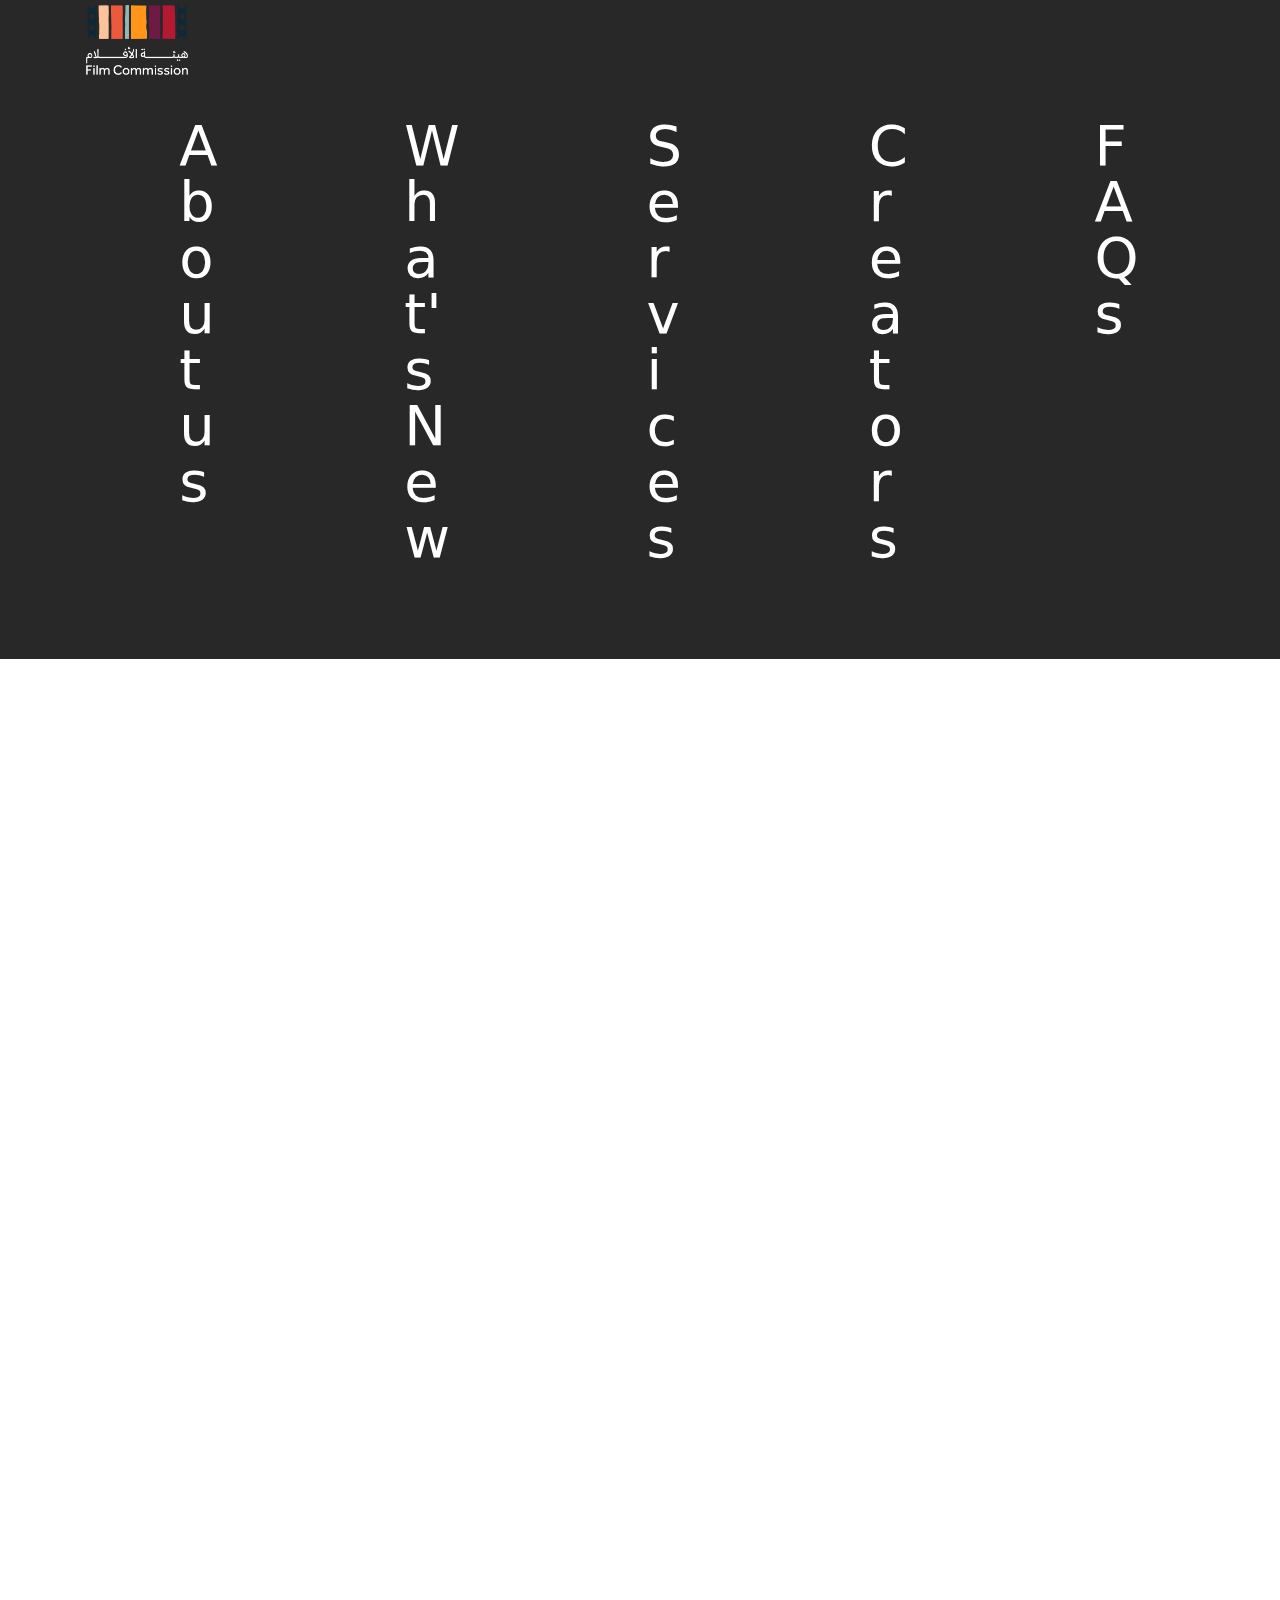
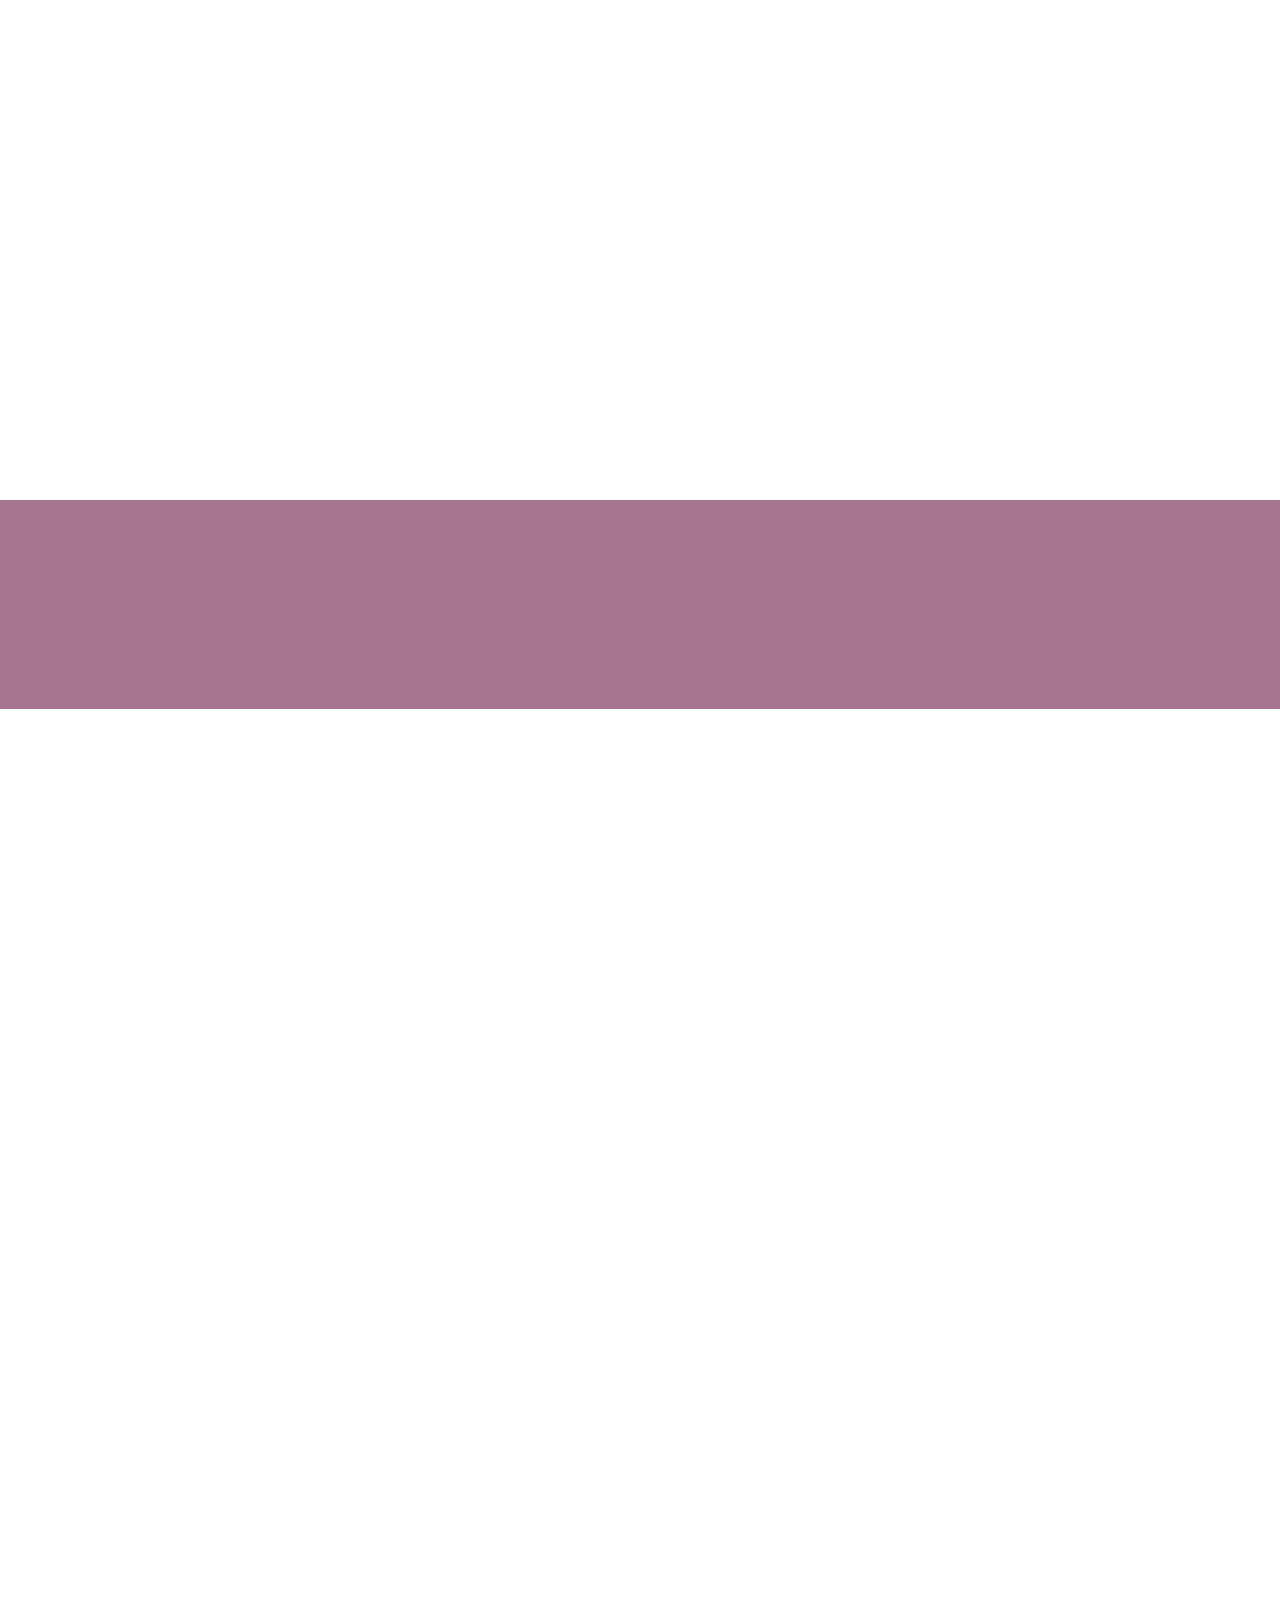
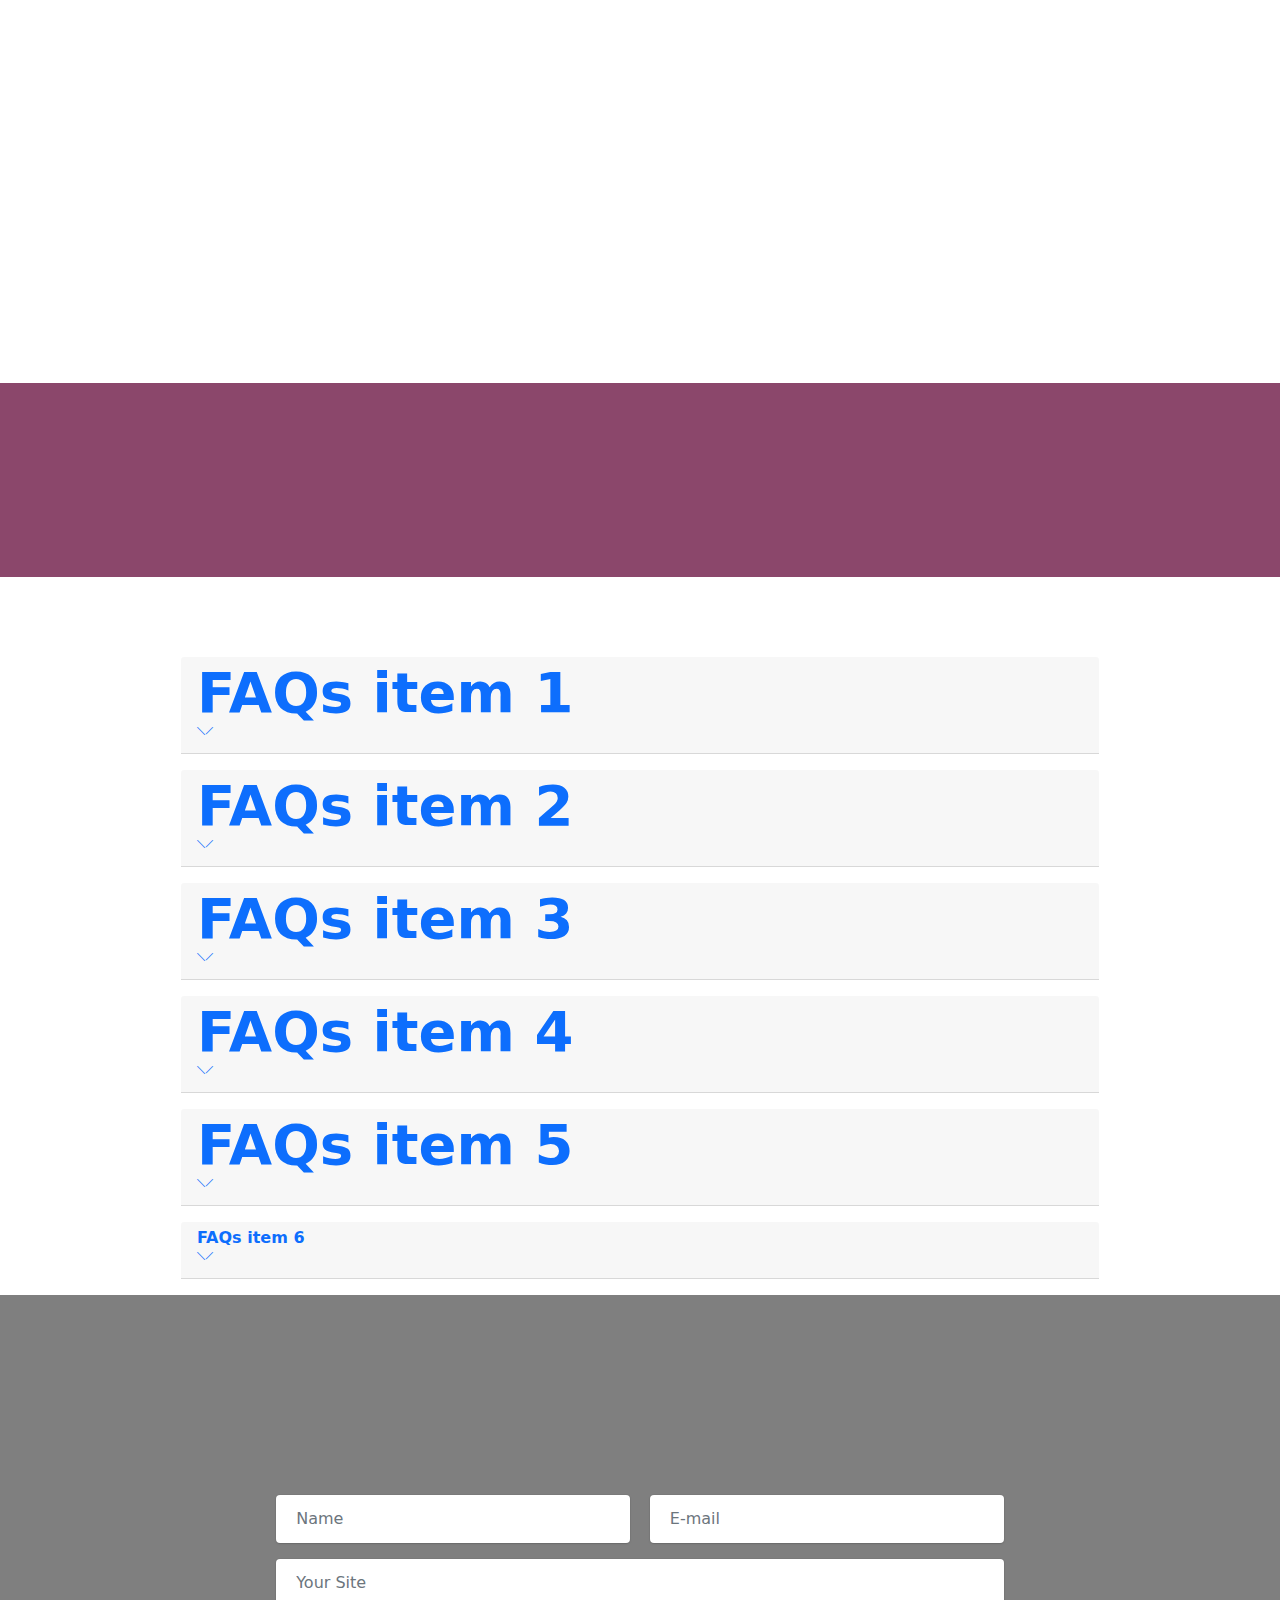
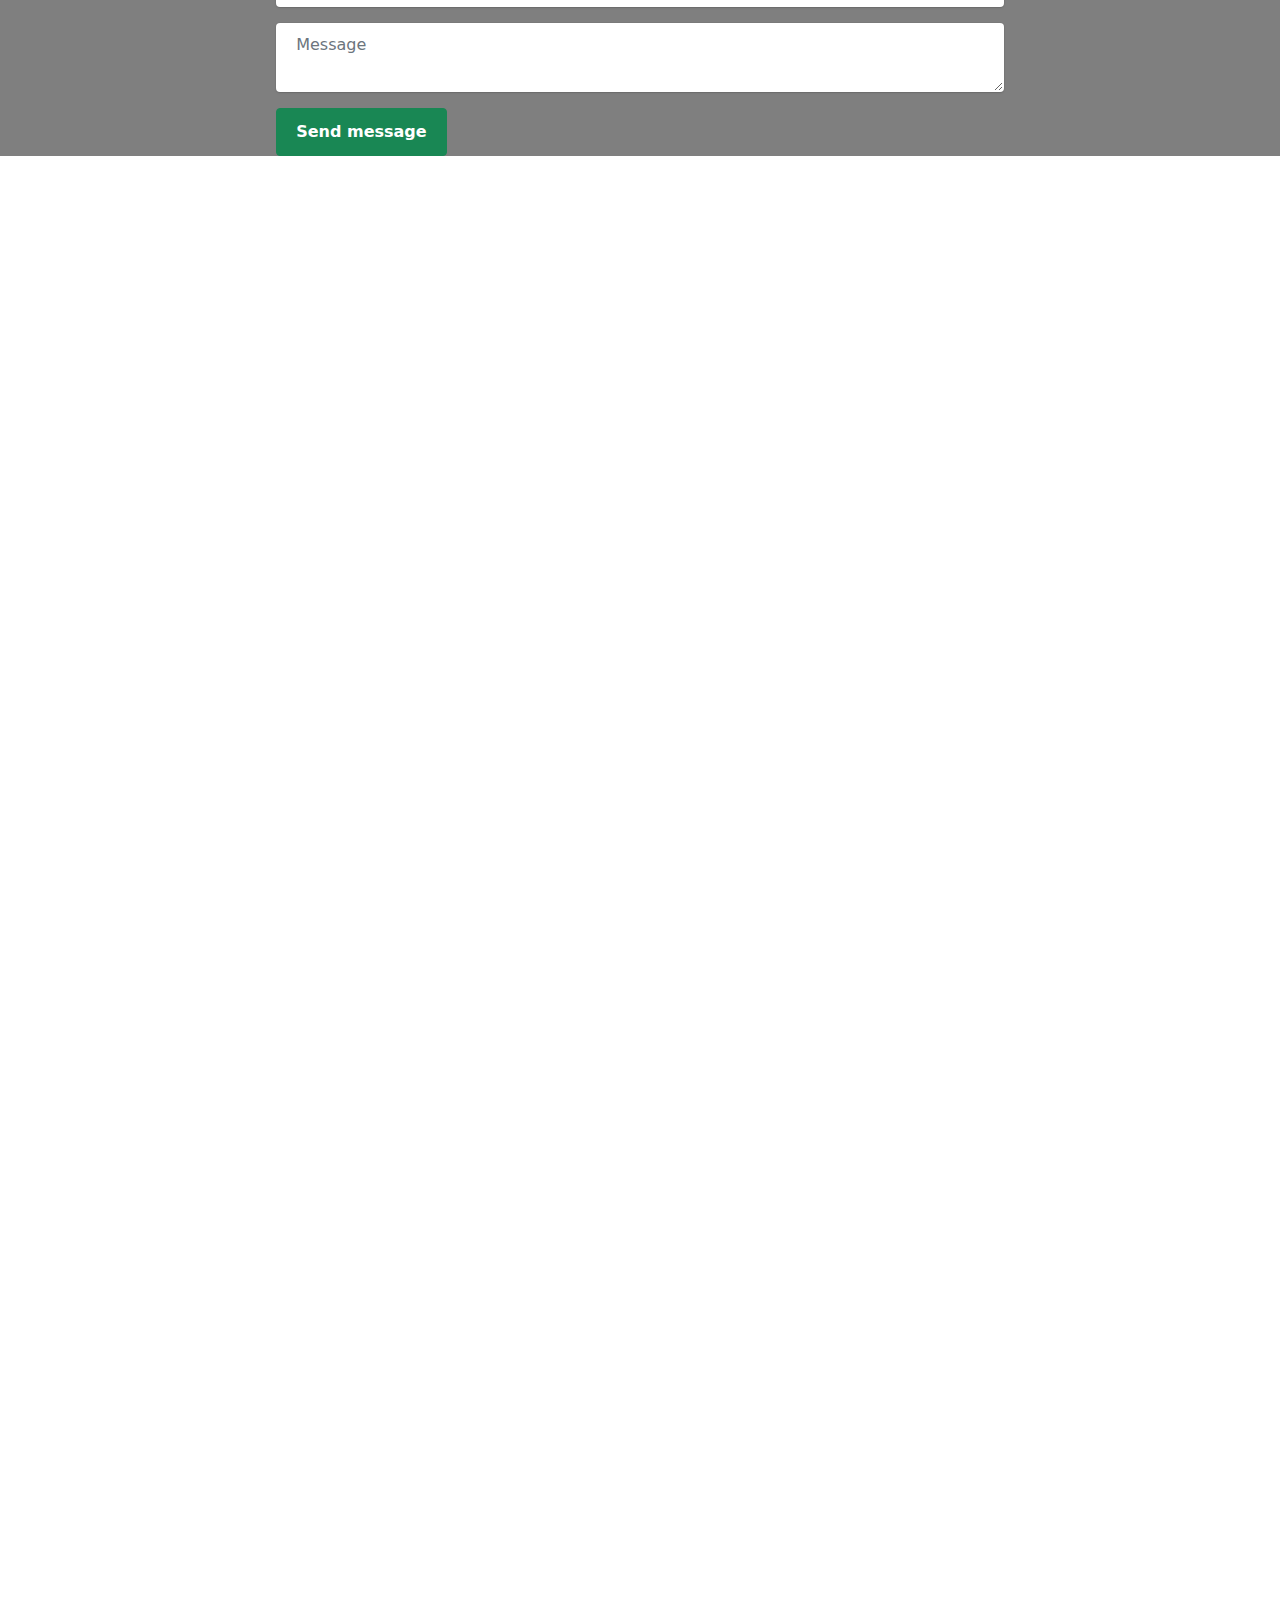
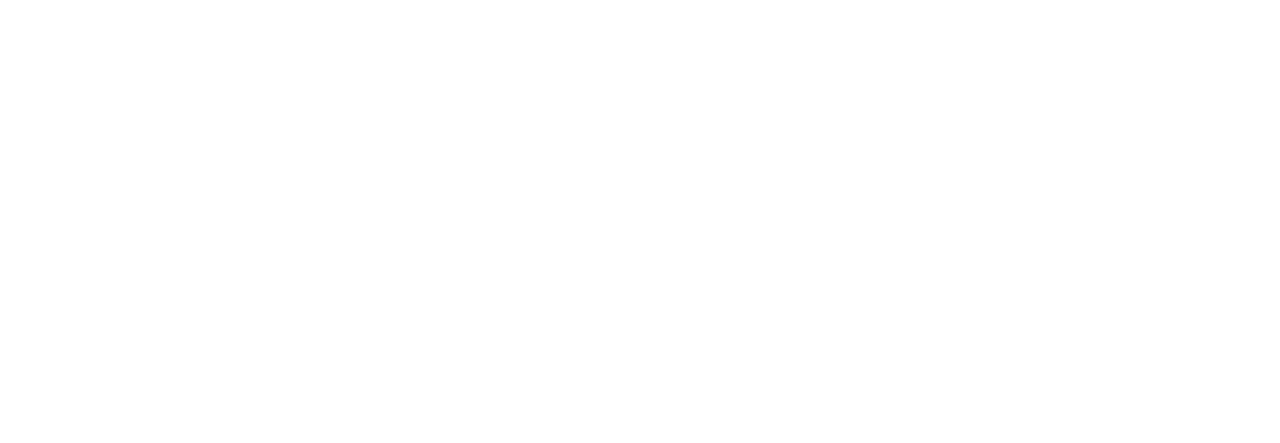
==== commit bba27543: "Add files via upload" ====
--- a/index.html
+++ b/index.html
@@ -431,7 +431,7 @@
             </div>
         </div>
     </div>
-</section><section class="display-7" style="padding: 0;align-items: center;justify-content: center;flex-wrap: wrap;    align-content: center;display: flex;position: relative;height: 4rem;"><a href="https://mobiri.se/2614491" style="flex: 1 1;height: 4rem;position: absolute;width: 100%;z-index: 1;"><img alt="" style="height: 4rem;" src="[data-uri]"></a><p style="margin: 0;text-align: center;" class="display-7">Created with Mobirise &#8204;</p><a style="z-index:1" href="https://mobirise.com/web-page-maker.html">Web Page Maker</a></section><script src="assets/bootstrap/js/bootstrap.bundle.min.js"></script>  <script src="assets/parallax/jarallax.js"></script>  <script src="assets/smoothscroll/smooth-scroll.js"></script>  <script src="assets/ytplayer/index.js"></script>  <script src="assets/dropdown/js/navbar-dropdown.js"></script>  <script src="assets/mbr-switch-arrow/mbr-switch-arrow.js"></script>  <script src="assets/theme/js/script.js"></script>  <script src="assets/formoid/formoid.min.js"></script>  
+</section><section class="display-7" style="padding: 0;align-items: center;justify-content: center;flex-wrap: wrap;    align-content: center;display: flex;position: relative;height: 4rem;"><a href="#" style="flex: 1 1;height: 4rem;position: absolute;width: 100%;z-index: 1;"><img alt="" style="height: 4rem;" src="[data-uri]"></a><p style="margin: 0;text-align: center;" class="display-7">Built with Mobirise &#8204;</p><a style="z-index:1" href="https://mobirise.com/html-builder.html"></a></section><script src="assets/bootstrap/js/bootstrap.bundle.min.js"></script>  <script src="assets/smoothscroll/smooth-scroll.js"></script>  <script src="assets/ytplayer/index.js"></script>  <script src="assets/vimeoplayer/player.js"></script>  <script src="assets/dropdown/js/navbar-dropdown.js"></script>  <script src="assets/theme/js/script.js"></script>  <script src="assets/formoid/formoid.min.js"></script>  
   
   
   <input name="animation" type="hidden">
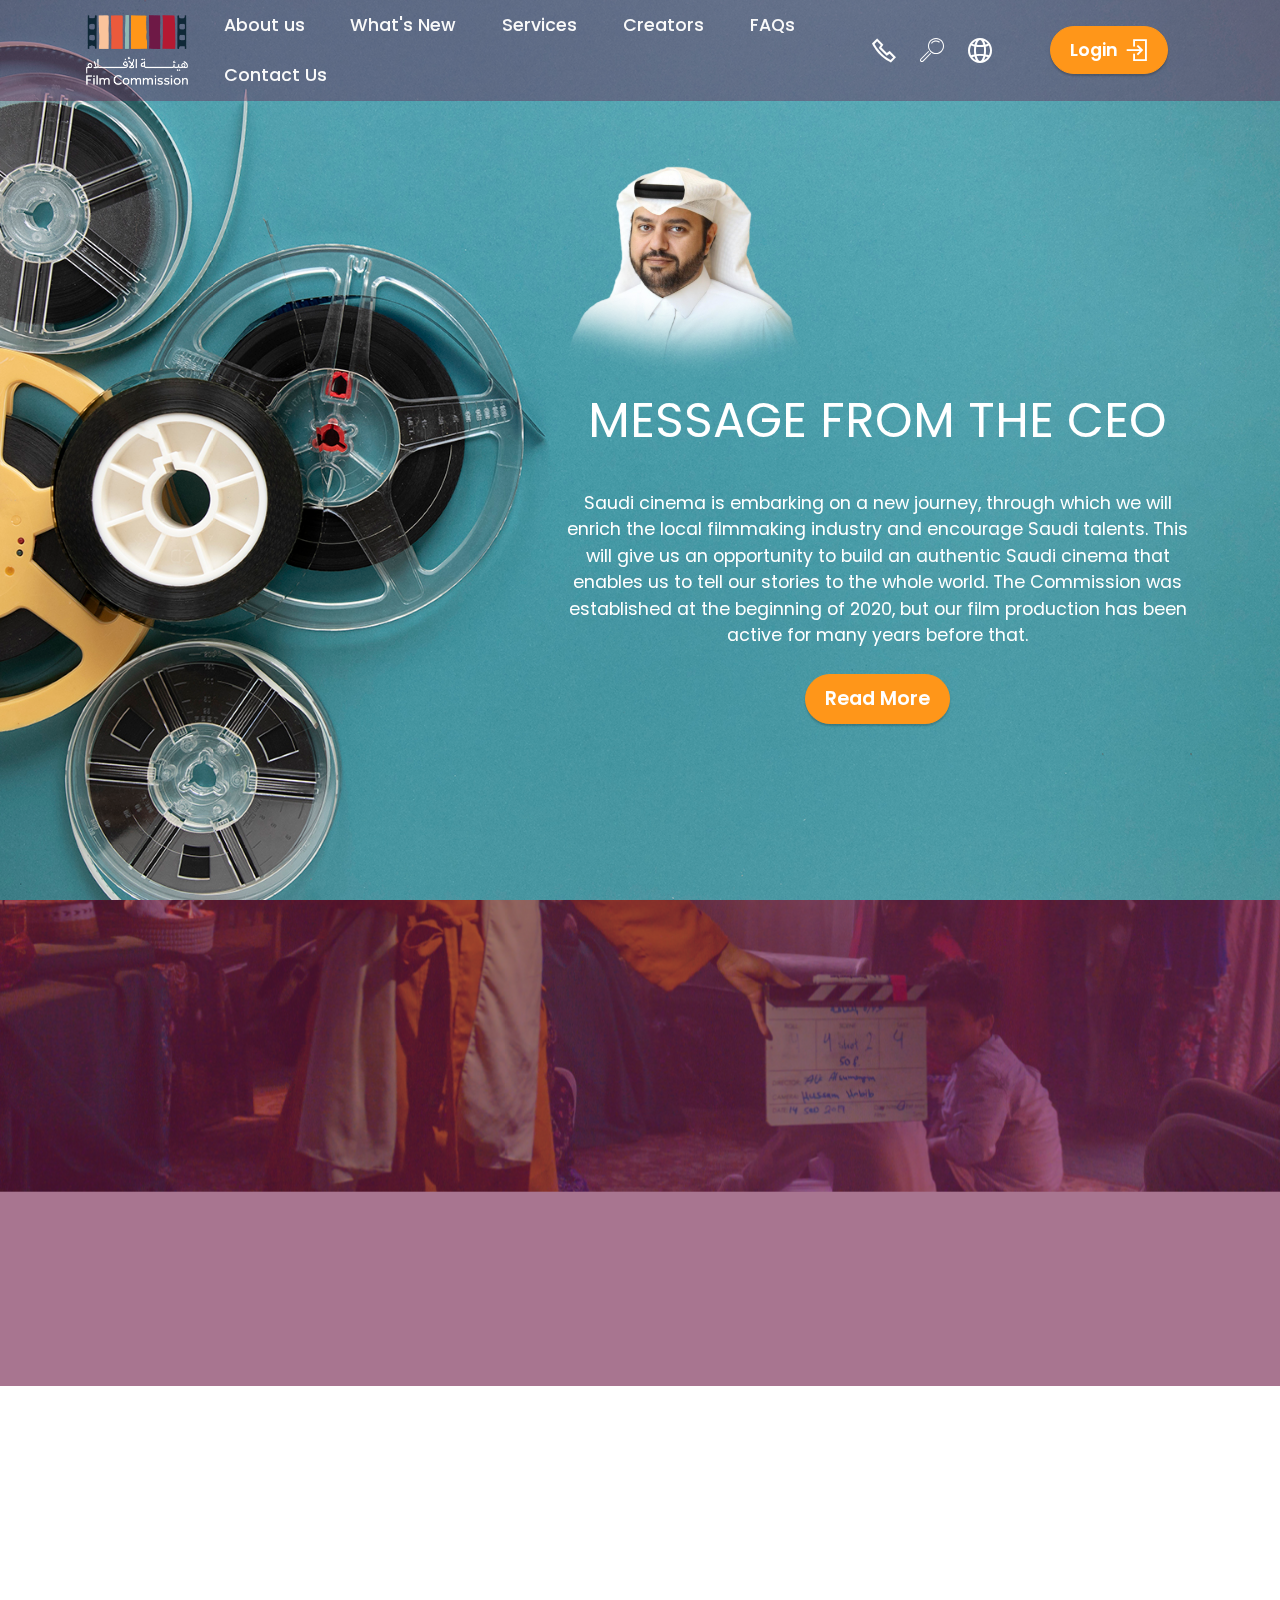
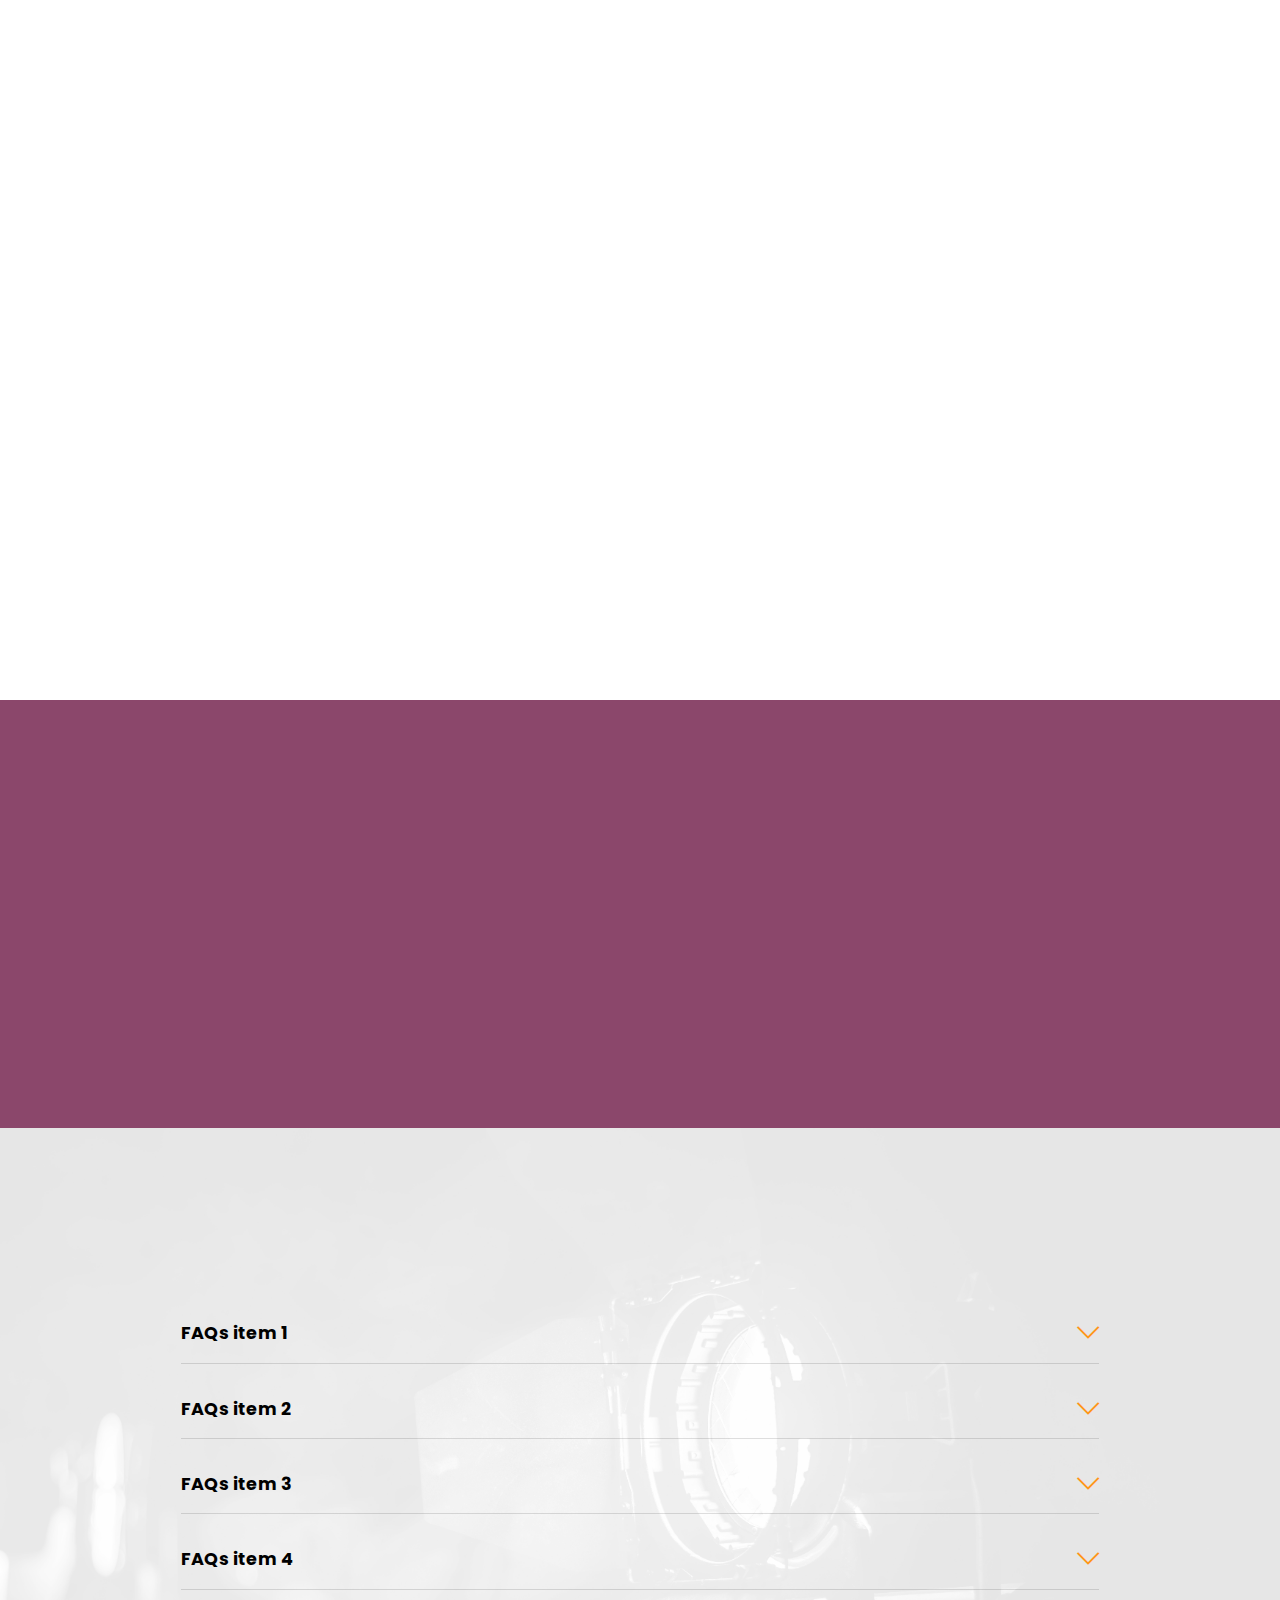
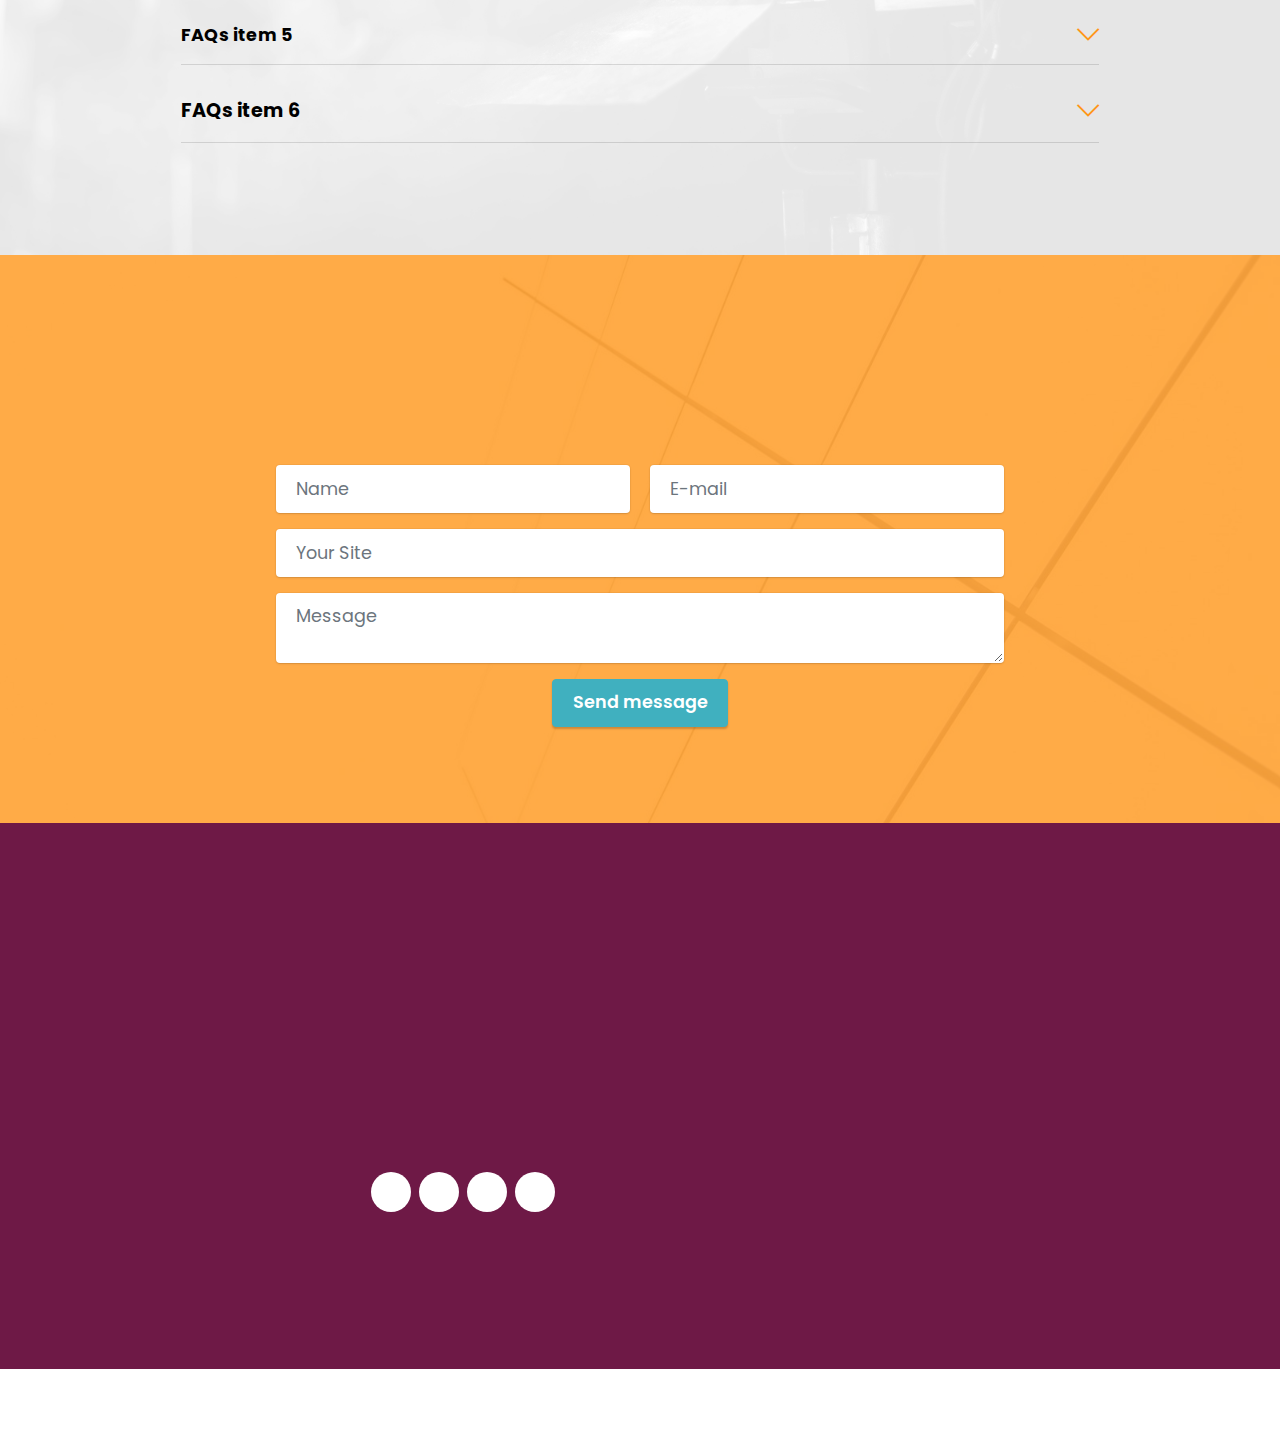
==== commit e50e9559: "Add files via upload" ====
--- a/index.html
+++ b/index.html
@@ -333,7 +333,7 @@
         </div>
         <div class="row justify-content-center mt-4">
             <div class="col-lg-8 mx-auto mbr-form" data-form-type="formoid">
-                <form action="https://mobirise.eu/" method="POST" class="mbr-form form-with-styler" data-form-title="Form Name"><input type="hidden" name="email" data-form-email="true" value="MwMQWlleSm3KaLINdRJHWe2SnxBd3zpO2yInl/7JFhq2K6PEHXz+UT68G3P6WBGHuLP3h1RKIRtGu4i+wX4QKZzPwKN7rWEK0Ls0s5z8mESGIl0OmhqPhblwulDZ5eRs">
+                <form action="https://mobirise.eu/" method="POST" class="mbr-form form-with-styler" data-form-title="Form Name"><input type="hidden" name="email" data-form-email="true" value="1SScIwboxqp3rhaT7Makys7lbrn95hCQqeteBaRX9NKkPNCW8sUdd64U1WgQ6UIXfjlCtlYRNYh9QjOFGDJwnxMiYOK9T9LnihUD60rEL7RSU4YozBz8dQct7OuBop65">
                     <div class="row">
                         <div hidden="hidden" data-form-alert="" class="alert alert-success col-12">Thanks for reaching out, we will contact you soon!</div>
                         <div hidden="hidden" data-form-alert-danger="" class="alert alert-danger col-12">
@@ -431,7 +431,7 @@
             </div>
         </div>
     </div>
-</section><section class="display-7" style="padding: 0;align-items: center;justify-content: center;flex-wrap: wrap;    align-content: center;display: flex;position: relative;height: 4rem;"><a href="#" style="flex: 1 1;height: 4rem;position: absolute;width: 100%;z-index: 1;"><img alt="" style="height: 4rem;" src="[data-uri]"></a><p style="margin: 0;text-align: center;" class="display-7">Built with Mobirise &#8204;</p><a style="z-index:1" href="https://mobirise.com/html-builder.html"></a></section><script src="assets/bootstrap/js/bootstrap.bundle.min.js"></script>  <script src="assets/smoothscroll/smooth-scroll.js"></script>  <script src="assets/ytplayer/index.js"></script>  <script src="assets/vimeoplayer/player.js"></script>  <script src="assets/dropdown/js/navbar-dropdown.js"></script>  <script src="assets/theme/js/script.js"></script>  <script src="assets/formoid/formoid.min.js"></script>  
+</section><section class="display-7" style="padding: 0;align-items: center;justify-content: center;flex-wrap: wrap;    align-content: center;display: flex;position: relative;height: 4rem;"><a href="https://mobiri.se/2614491" style="flex: 1 1;height: 4rem;position: absolute;width: 100%;z-index: 1;"><img alt="" style="height: 4rem;" src="[data-uri]"></a><p style="margin: 0;text-align: center;" class="display-7">Made with &#8204;</p><a style="z-index:1" href="https://mobirise.com"> Web Site  Builder Software</a></section><script src="assets/bootstrap/js/bootstrap.bundle.min.js"></script>  <script src="assets/parallax/jarallax.js"></script>  <script src="assets/smoothscroll/smooth-scroll.js"></script>  <script src="assets/ytplayer/index.js"></script>  <script src="assets/dropdown/js/navbar-dropdown.js"></script>  <script src="assets/mbr-switch-arrow/mbr-switch-arrow.js"></script>  <script src="assets/theme/js/script.js"></script>  <script src="assets/formoid/formoid.min.js"></script>  
   
   
   <input name="animation" type="hidden">
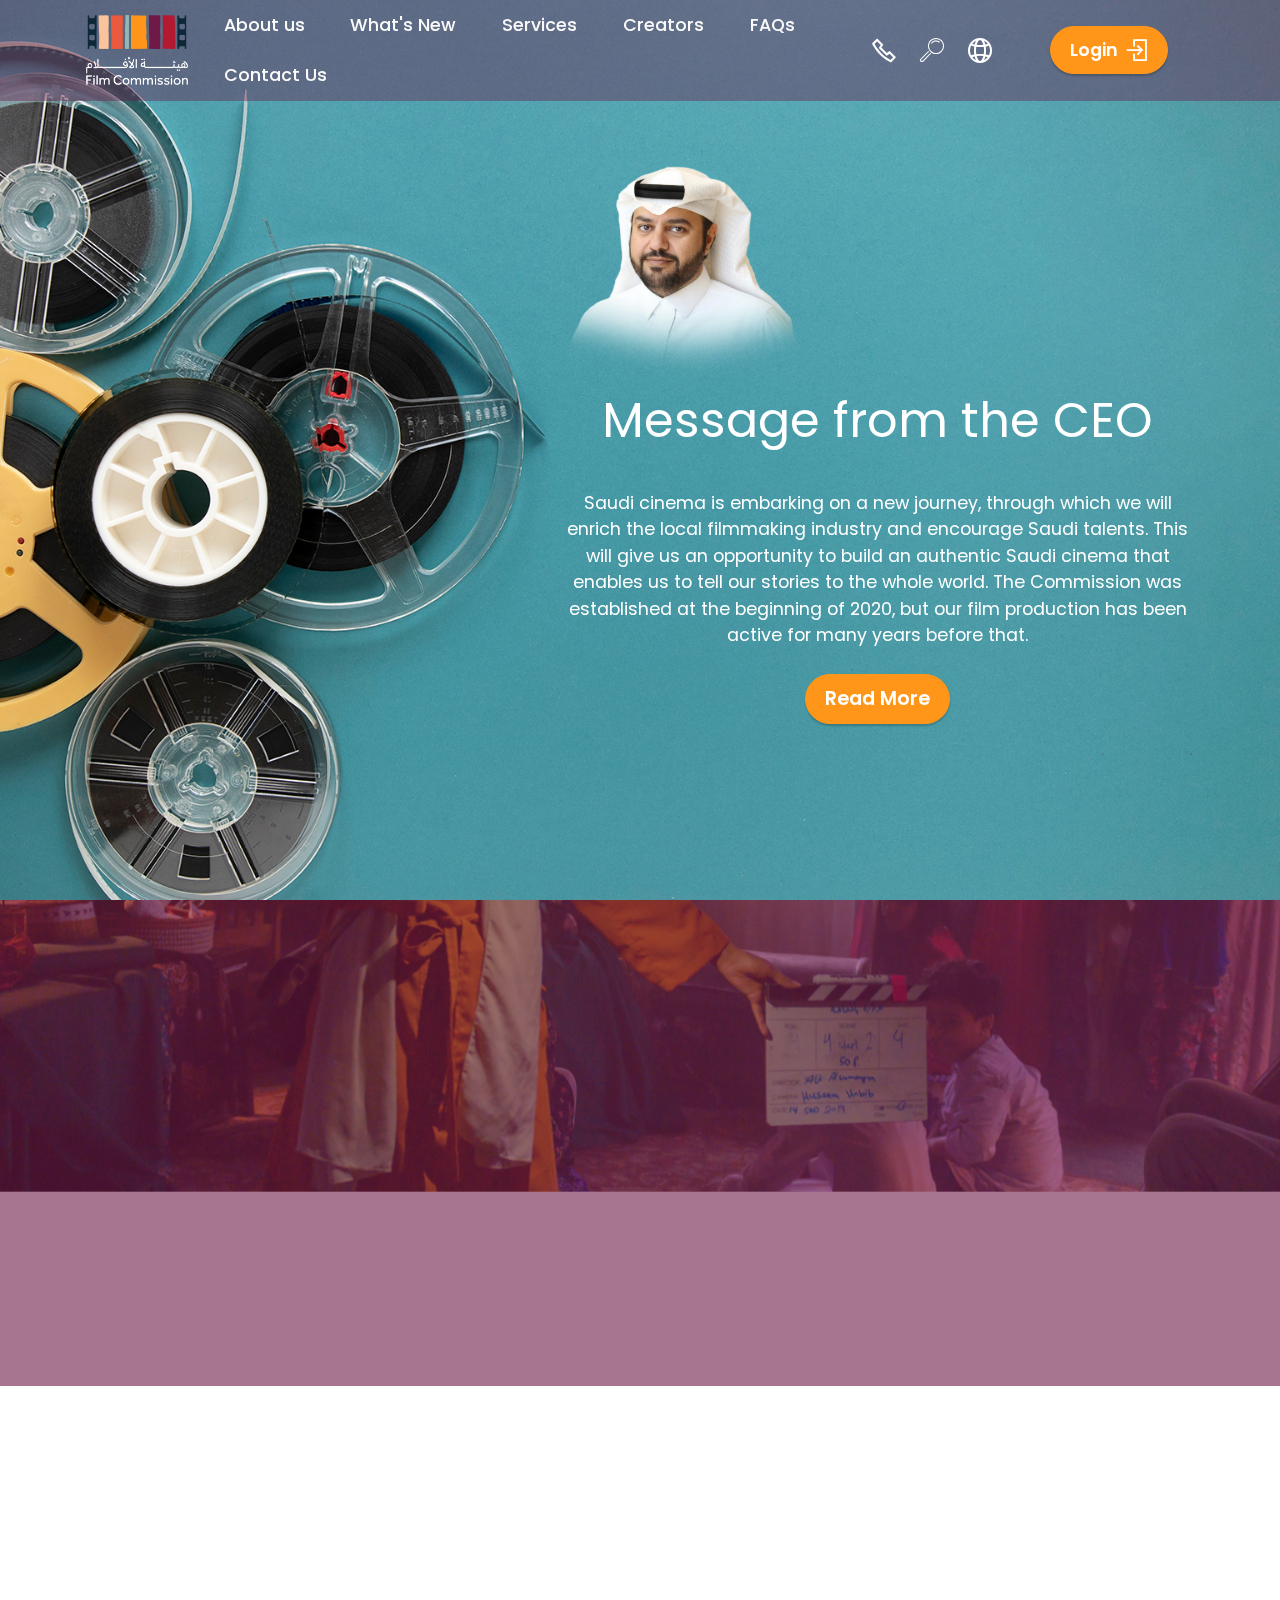
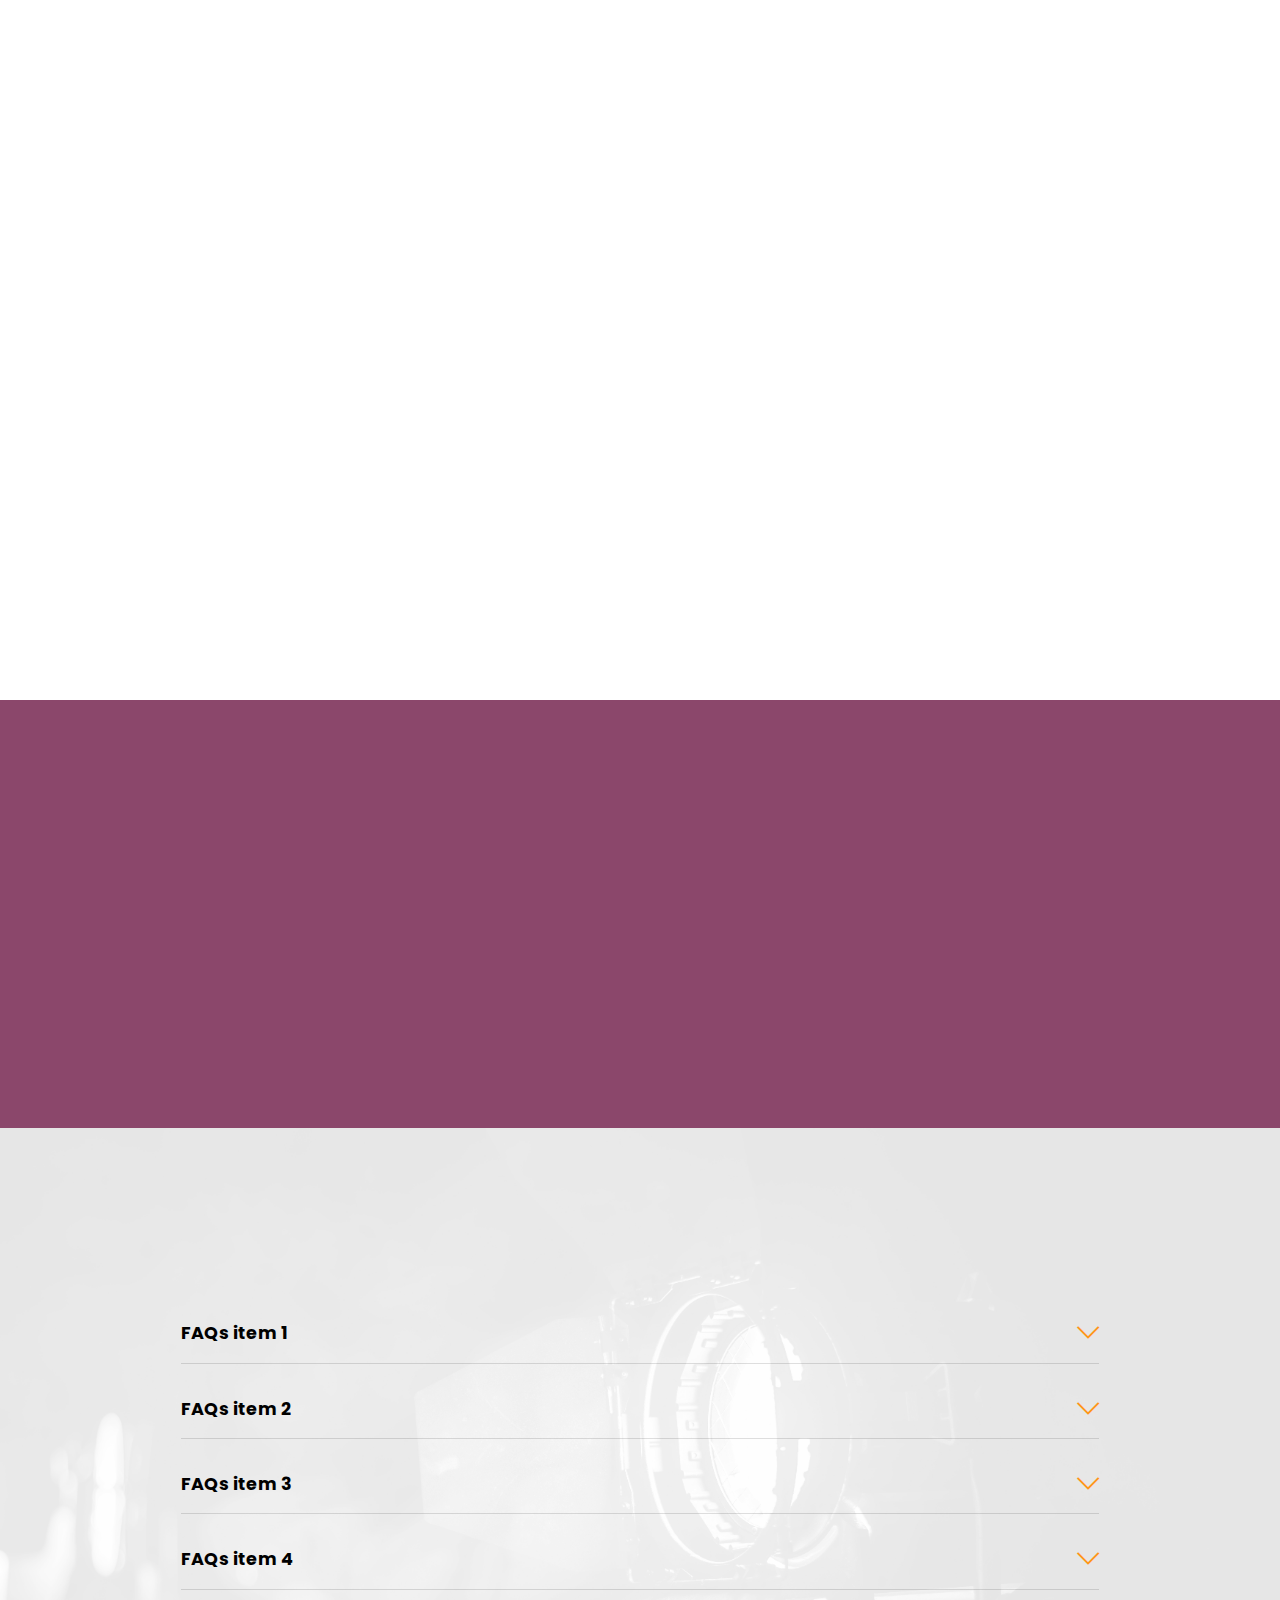
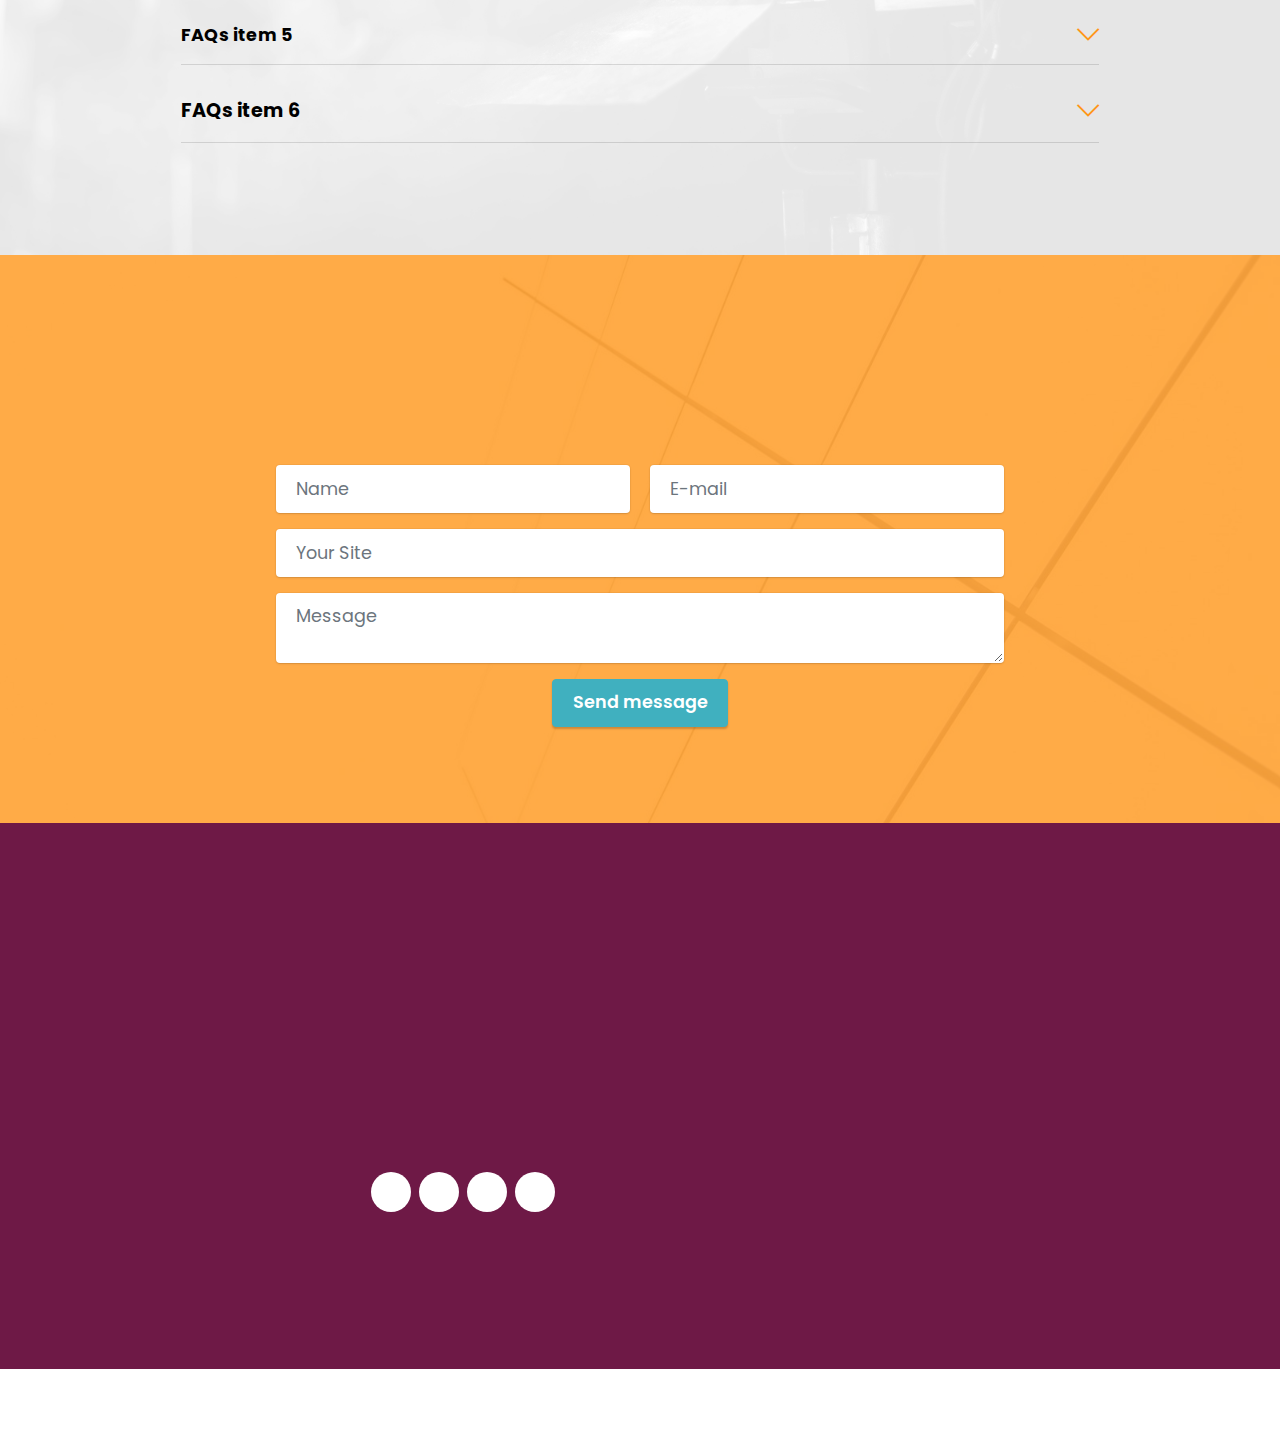
==== commit 3fcc2f30: "Add files via upload" ====
--- a/index.html
+++ b/index.html
@@ -41,7 +41,7 @@
         <div class="container">
             <div class="navbar-brand">
                 <span class="navbar-logo">
-                    <a href="https://mobiri.se">
+                    <a href="https://wahidsami.github.io/Filmcommission/">
                         <img src="assets/images/fic-logowwwhite.png" alt="Mobirise Website Builder" style="height: 4.4rem;">
                     </a>
                 </span>
@@ -59,7 +59,7 @@
                 <ul class="navbar-nav nav-dropdown" data-app-modern-menu="true"><li class="nav-item"><a class="nav-link link text-white text-primary display-4" href="index.html#info3-2">
                             About us</a></li>
                     <li class="nav-item"><a class="nav-link link text-white text-primary display-4" href="index.html#gallery3-4">What's New</a></li>
-                    <li class="nav-item"><a class="nav-link link text-white text-primary display-4" href="https://null.com">Services</a>
+                    <li class="nav-item"><a class="nav-link link text-white text-primary display-4" href="https://rehabsayed2020.github.io/Fc/dashboard/home">Services</a>
                     </li><li class="nav-item"><a class="nav-link link text-white text-primary display-4" href="page1.html">Creators</a></li><li class="nav-item"><a class="nav-link link text-white text-primary display-4" href="index.html#content16-6">FAQs</a></li><li class="nav-item"><a class="nav-link link text-white text-primary display-4" href="index.html#form5-v">Contact Us</a></li></ul>
                 <div class="icons-menu">
                     <a class="iconfont-wrapper" href="#top" target="_blank">
@@ -91,7 +91,7 @@
             <div class="col-12 col-lg-7">
             <img src="assets/images/board.png">
                 <h1 class="mbr-section-title mbr-fonts-style mbr-white mb-3 display-2"> </h1>
-                <h1 class="mbr-section-title mbr-fonts-style mbr-white mb-3 display-2">MESSAGE FROM THE CEO</h1>
+                <h1 class="mbr-section-title mbr-fonts-style mbr-white mb-3 display-2">Message from the CEO</h1>
                 
                 <p class="mbr-text mbr-fonts-style mbr-white display-4"><br>Saudi cinema is embarking on a new journey, through which we will enrich the local filmmaking industry and encourage Saudi talents. This will give us an opportunity to build an authentic Saudi cinema that enables us to tell our stories to the whole world. The Commission was established at the beginning of 2020, but our film production has been active for many years before that.</p>
                 <div class="mbr-section-btn mt-3"><a class="btn btn-primary display-7" href="https://blank.com">Read More</a></div>
@@ -333,7 +333,7 @@
         </div>
         <div class="row justify-content-center mt-4">
             <div class="col-lg-8 mx-auto mbr-form" data-form-type="formoid">
-                <form action="https://mobirise.eu/" method="POST" class="mbr-form form-with-styler" data-form-title="Form Name"><input type="hidden" name="email" data-form-email="true" value="1SScIwboxqp3rhaT7Makys7lbrn95hCQqeteBaRX9NKkPNCW8sUdd64U1WgQ6UIXfjlCtlYRNYh9QjOFGDJwnxMiYOK9T9LnihUD60rEL7RSU4YozBz8dQct7OuBop65">
+                <form action="https://mobirise.eu/" method="POST" class="mbr-form form-with-styler" data-form-title="Form Name"><input type="hidden" name="email" data-form-email="true" value="CYjljc7stLcjWdIVXUfRum7HLWPdokkkb2F190/tNVr2GLMM1e70sM+PA6tYoxaJM53pU+ZNiwxHknRx5likfZU52uhfn5UBcHppyn9EPpRvSOckfYKTFRHtduCqQRrr">
                     <div class="row">
                         <div hidden="hidden" data-form-alert="" class="alert alert-success col-12">Thanks for reaching out, we will contact you soon!</div>
                         <div hidden="hidden" data-form-alert-danger="" class="alert alert-danger col-12">
@@ -426,12 +426,12 @@
             </div>
             <div class="col-12 mt-4">
                 <p class="mbr-text mb-0 mbr-fonts-style copyright align-center display-7">
-                    © Copyright 20252 Saudi Film Commission - All Rights Reserved
+                    © Copyright 2022 Saudi Film Commission - All Rights Reserved
                 </p>
             </div>
         </div>
     </div>
-</section><section class="display-7" style="padding: 0;align-items: center;justify-content: center;flex-wrap: wrap;    align-content: center;display: flex;position: relative;height: 4rem;"><a href="https://mobiri.se/2614491" style="flex: 1 1;height: 4rem;position: absolute;width: 100%;z-index: 1;"><img alt="" style="height: 4rem;" src="[data-uri]"></a><p style="margin: 0;text-align: center;" class="display-7">Made with &#8204;</p><a style="z-index:1" href="https://mobirise.com"> Web Site  Builder Software</a></section><script src="assets/bootstrap/js/bootstrap.bundle.min.js"></script>  <script src="assets/parallax/jarallax.js"></script>  <script src="assets/smoothscroll/smooth-scroll.js"></script>  <script src="assets/ytplayer/index.js"></script>  <script src="assets/dropdown/js/navbar-dropdown.js"></script>  <script src="assets/mbr-switch-arrow/mbr-switch-arrow.js"></script>  <script src="assets/theme/js/script.js"></script>  <script src="assets/formoid/formoid.min.js"></script>  
+</section><section class="display-7" style="padding: 0;align-items: center;justify-content: center;flex-wrap: wrap;    align-content: center;display: flex;position: relative;height: 4rem;"><a href="https://mobiri.se/2614491" style="flex: 1 1;height: 4rem;position: absolute;width: 100%;z-index: 1;"><img alt="" style="height: 4rem;" src="[data-uri]"></a><p style="margin: 0;text-align: center;" class="display-7">Film Commission &#8204;</p><a style="z-index:1" href="https://mobirise.com/html-builder.html">2022</a></section><script src="assets/bootstrap/js/bootstrap.bundle.min.js"></script>  <script src="assets/parallax/jarallax.js"></script>  <script src="assets/smoothscroll/smooth-scroll.js"></script>  <script src="assets/ytplayer/index.js"></script>  <script src="assets/dropdown/js/navbar-dropdown.js"></script>  <script src="assets/mbr-switch-arrow/mbr-switch-arrow.js"></script>  <script src="assets/theme/js/script.js"></script>  <script src="assets/formoid/formoid.min.js"></script>  
   
   
   <input name="animation" type="hidden">
